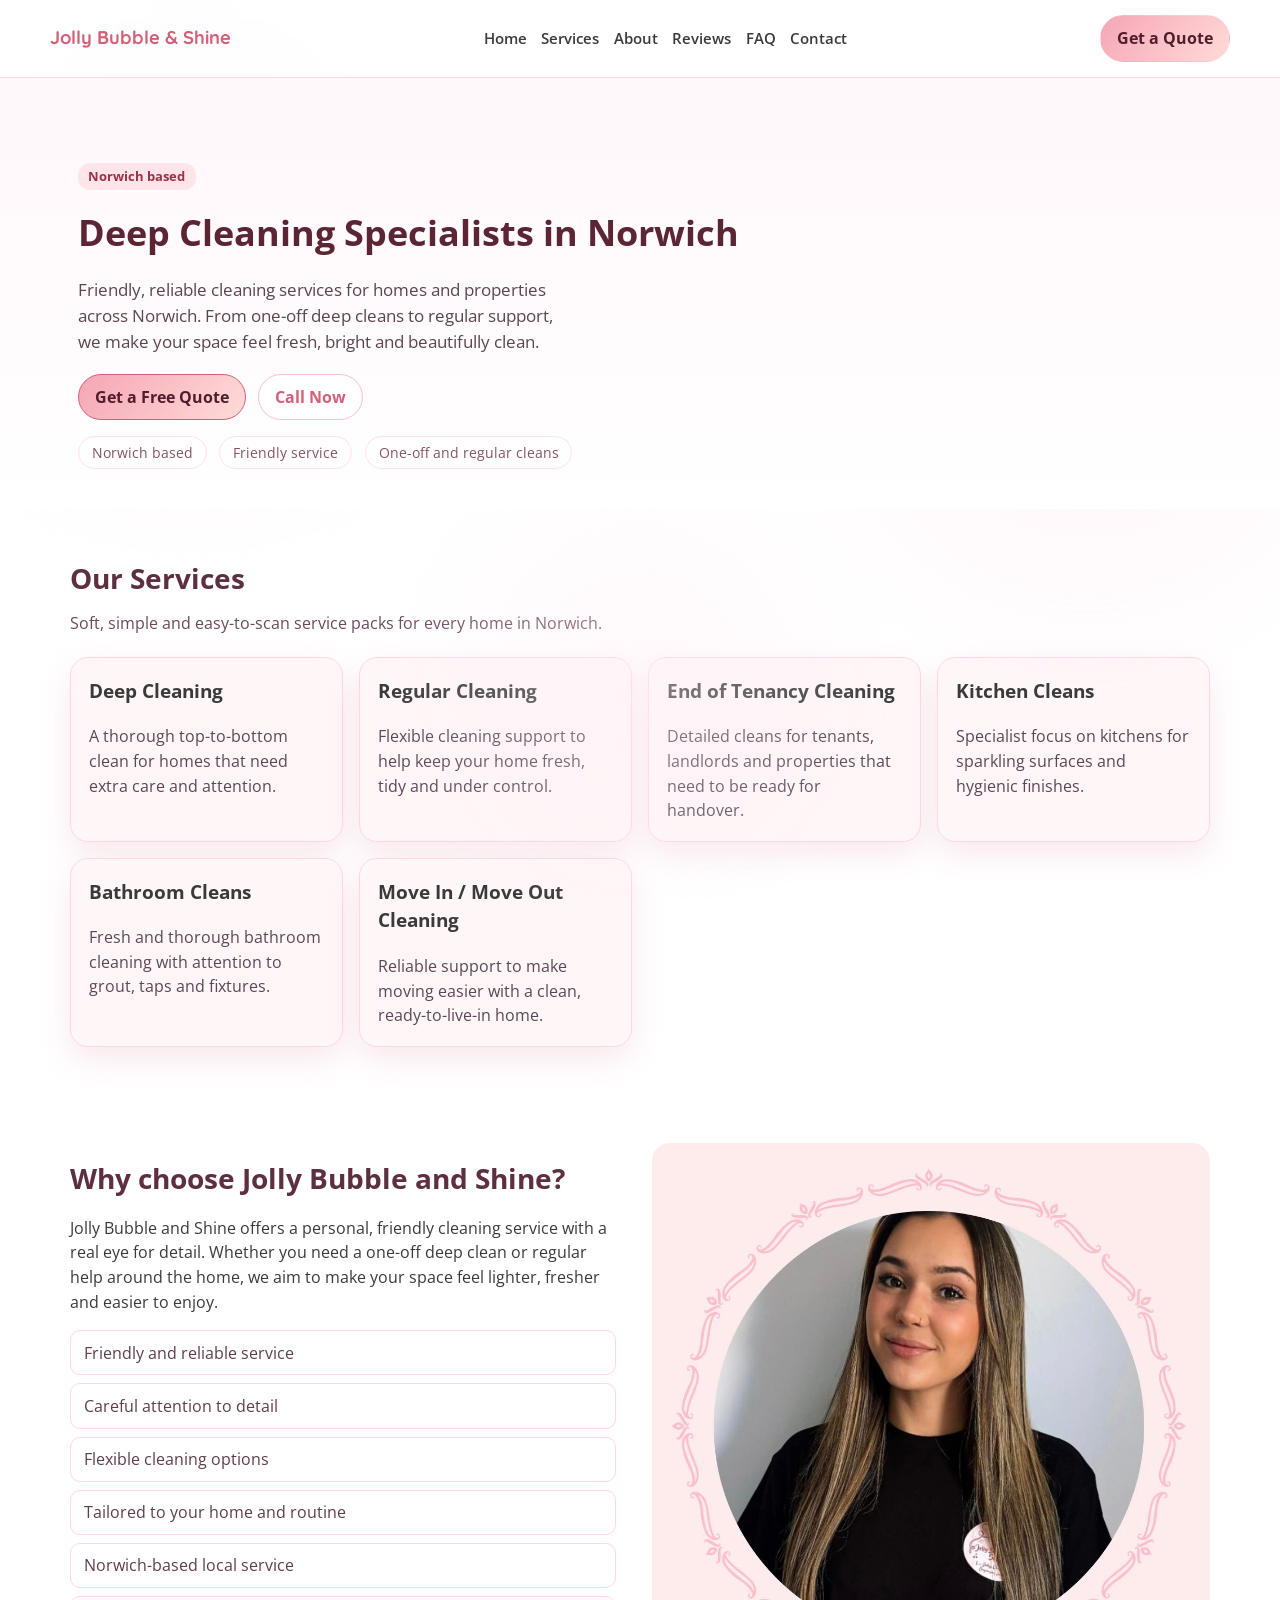
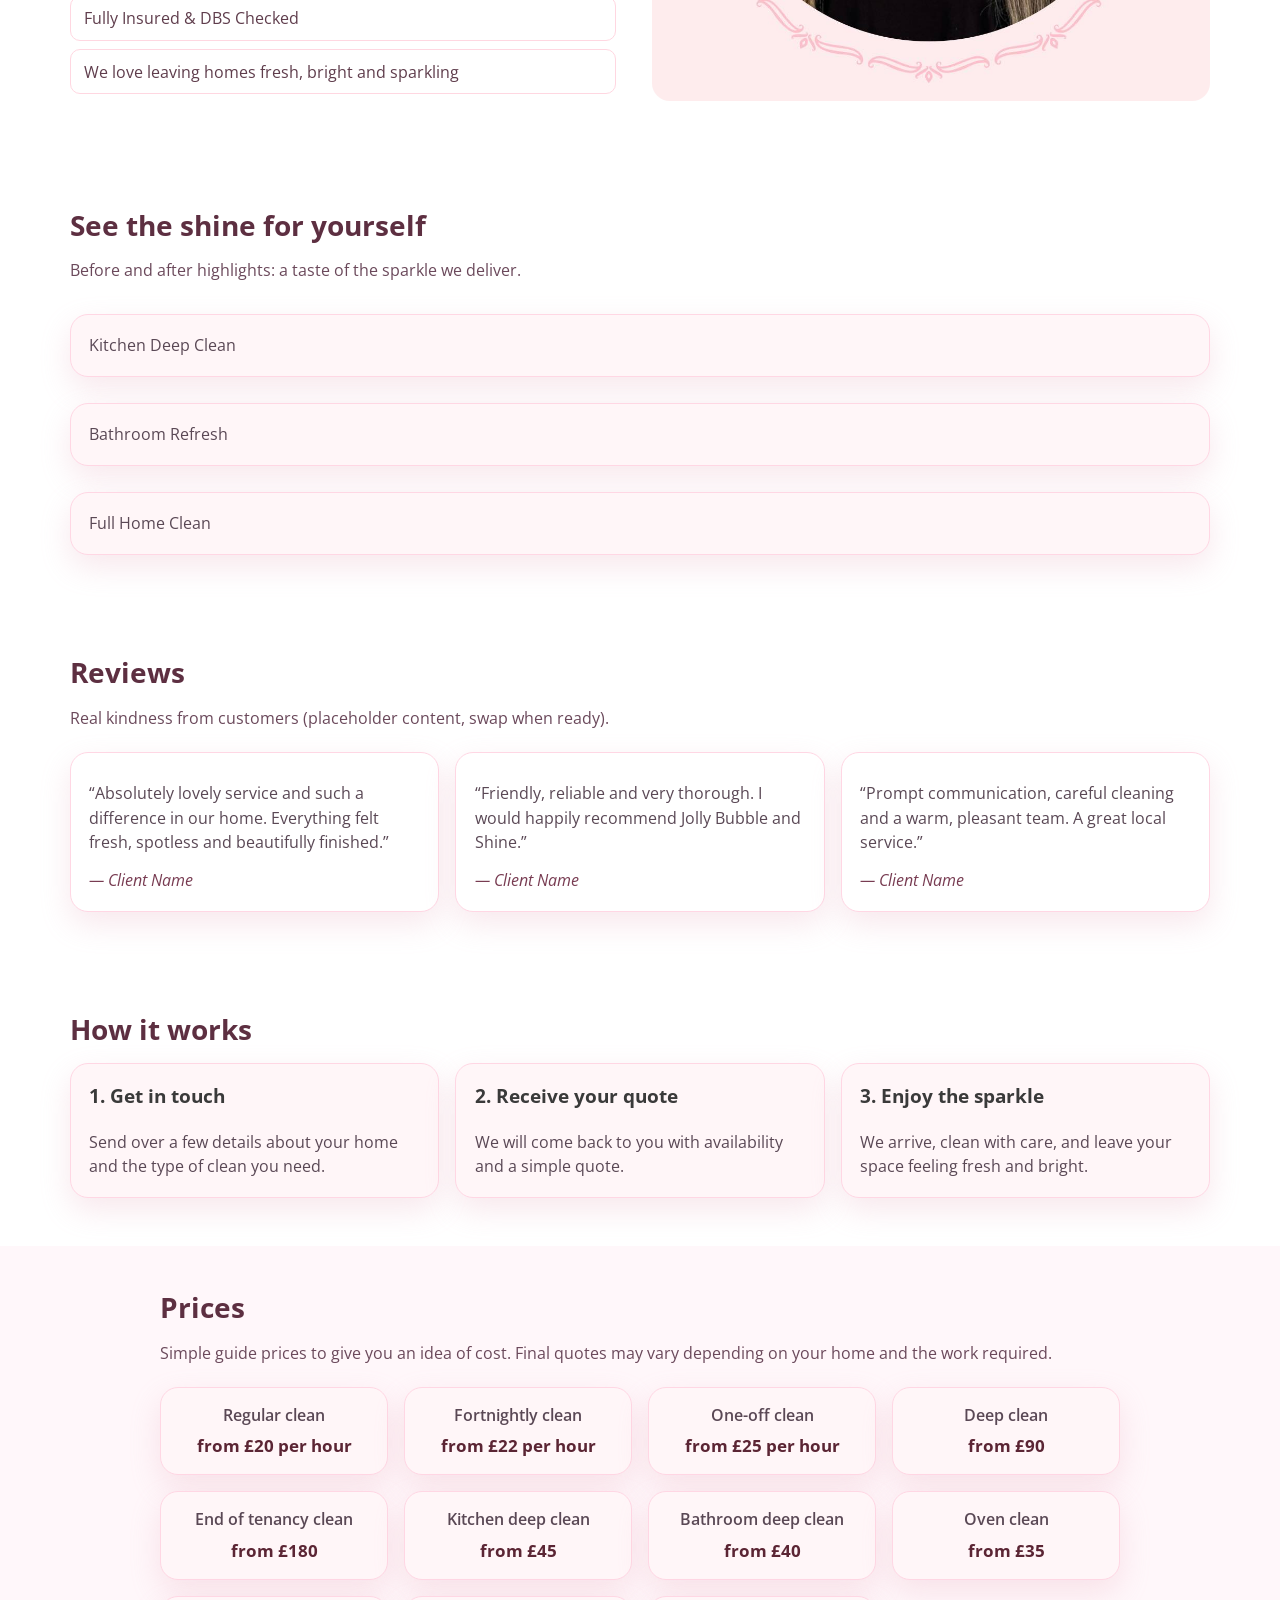
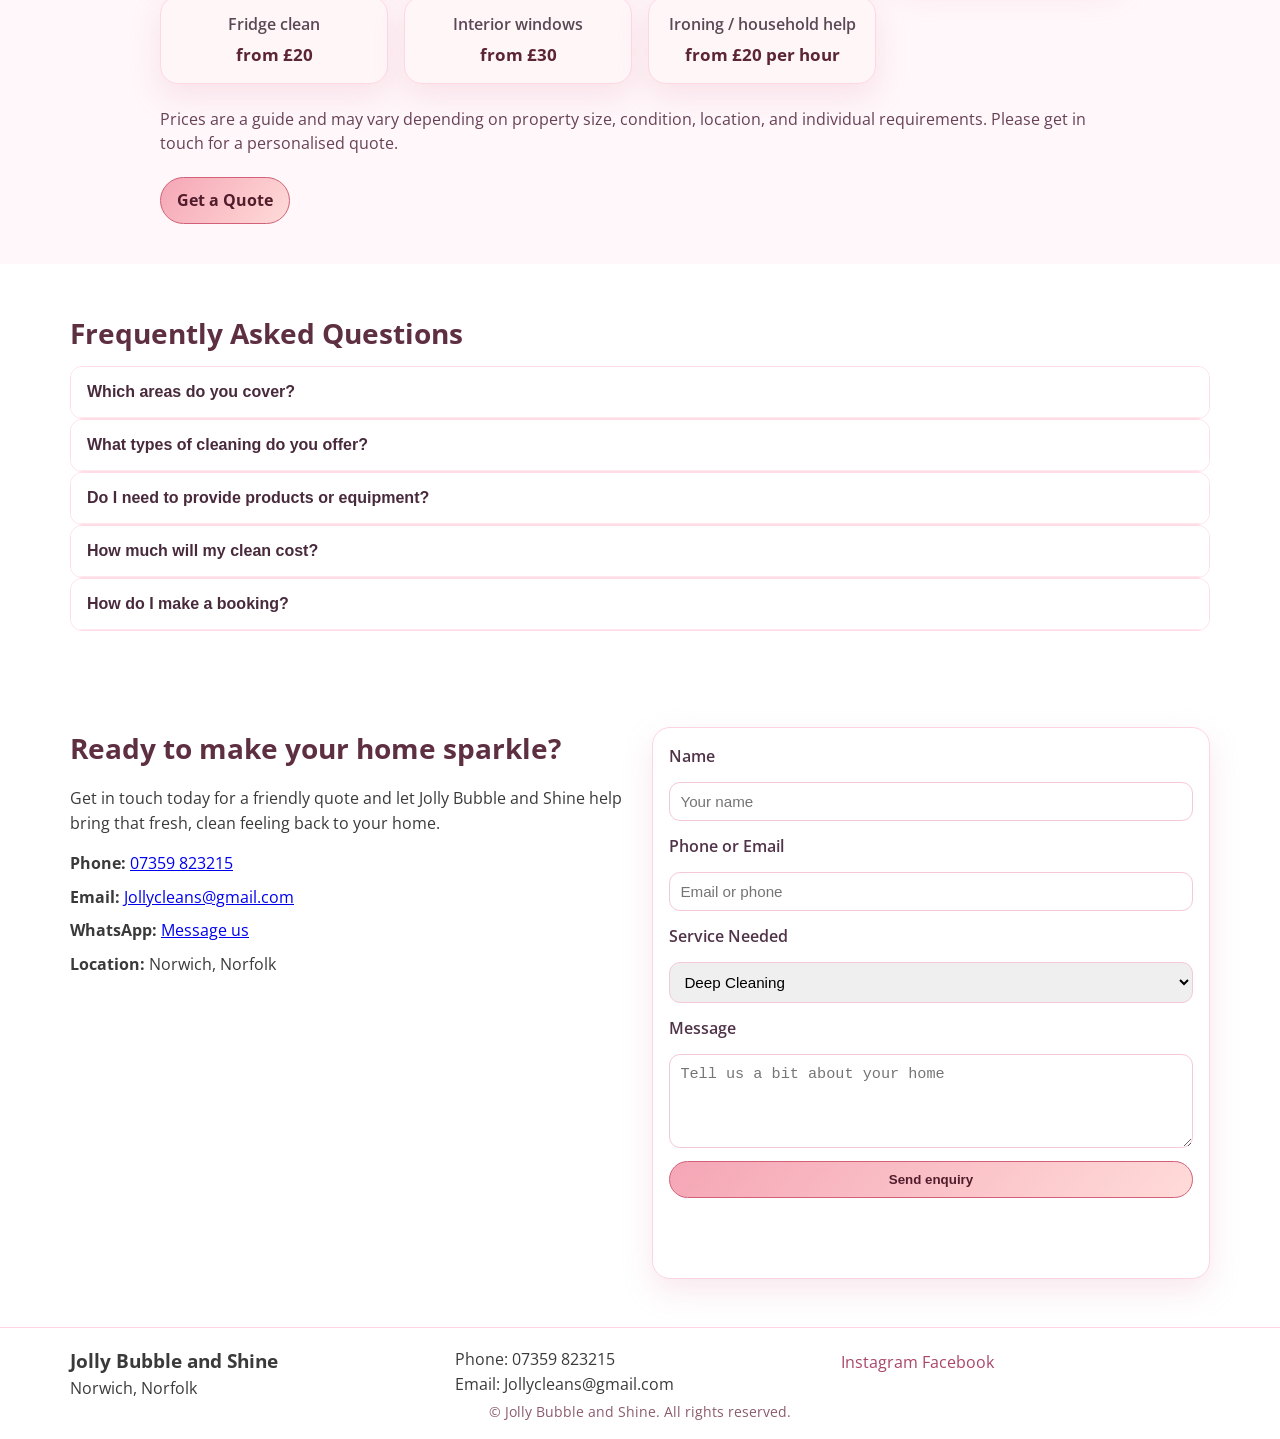
==== index.html @ 46b3dbe4 "Update website" ====
<!DOCTYPE html>
<html lang="en">
<head>
  <meta charset="UTF-8" />
  <meta name="viewport" content="width=device-width, initial-scale=1.0" />
  <title>Jolly Bubble and Shine | Deep Cleaning Specialists in Norwich</title>
  <meta name="description" content="Jolly Bubble and Shine offers friendly, reliable deep cleaning and home cleaning services in Norwich. Contact us for one-off cleans, regular cleaning and more." />
  <meta name="theme-color" content="#FFE6EB" />
  <link rel="preconnect" href="https://fonts.googleapis.com" />
  <link rel="preconnect" href="https://fonts.gstatic.com" crossorigin />
  <link href="https://fonts.googleapis.com/css2?family=Quicksand:wght@400;500;600;700&family=Open+Sans:wght@400;600&display=swap" rel="stylesheet" />
  <link rel="stylesheet" href="styles.css" />
</head>
<body>
  <div class="bubble-bg"></div>
  <header class="site-header" id="site-header">
    <div class="container header-inner">
      <a href="#home" class="logo" aria-label="Jolly Bubble and Shine logo">Jolly Bubble & Shine</a>
      <button class="mobile-menu-toggle" aria-label="Toggle navigation" aria-expanded="false">☰</button>
      <nav class="site-nav" id="site-nav" aria-label="Primary">
        <a href="#home">Home</a>
        <a href="#services">Services</a>
        <a href="#about">About</a>
        <a href="#reviews">Reviews</a>
        <a href="#faq">FAQ</a>
        <a href="#contact">Contact</a>
      </nav>
      <a class="cta-btn" href="#contact">Get a Quote</a>
    </div>
  </header>

  <main>
    <section id="home" class="hero">
      <div class="container hero-grid">
        <div class="hero-content">
          <p class="label">Norwich based</p>
          <h1>Deep Cleaning Specialists in Norwich</h1>
          <p class="hero-subheading">Friendly, reliable cleaning services for homes and properties across Norwich. From one-off deep cleans to regular support, we make your space feel fresh, bright and beautifully clean.</p>
          <div class="hero-buttons">
            <a class="primary-btn" href="#contact">Get a Free Quote</a>
            <a class="secondary-btn" href="tel:+441234567890">Call Now</a>
          </div>
          <ul class="trust-line" aria-label="Service highlights">
            <li>Norwich based</li>
            <li>Friendly service</li>
            <li>One-off and regular cleans</li>
          </ul>
        </div>
      </div>
    </section>

    <section id="services" class="section services">
      <div class="container">
        <h2>Our Services</h2>
        <p class="section-intro">Soft, simple and easy-to-scan service packs for every home in Norwich.</p>
        <div class="service-grid">
          <article class="card">
            <h3>Deep Cleaning</h3>
            <p>A thorough top-to-bottom clean for homes that need extra care and attention.</p>
          </article>
          <article class="card">
            <h3>Regular Cleaning</h3>
            <p>Flexible cleaning support to help keep your home fresh, tidy and under control.</p>
          </article>
          <article class="card">
            <h3>End of Tenancy Cleaning</h3>
            <p>Detailed cleans for tenants, landlords and properties that need to be ready for handover.</p>
          </article>
          <article class="card">
            <h3>Kitchen Cleans</h3>
            <p>Specialist focus on kitchens for sparkling surfaces and hygienic finishes.</p>
          </article>
          <article class="card">
            <h3>Bathroom Cleans</h3>
            <p>Fresh and thorough bathroom cleaning with attention to grout, taps and fixtures.</p>
          </article>
          <article class="card">
            <h3>Move In / Move Out Cleaning</h3>
            <p>Reliable support to make moving easier with a clean, ready-to-live-in home.</p>
          </article>
        </div>
      </div>
    </section>

    <section id="about" class="section about">
      <div class="container about-grid">
        <div class="about-text">
          <h2>Why choose Jolly Bubble and Shine?</h2>
          <p>Jolly Bubble and Shine offers a personal, friendly cleaning service with a real eye for detail. Whether you need a one-off deep clean or regular help around the home, we aim to make your space feel lighter, fresher and easier to enjoy.</p>
          <ul class="features-list">
            <li>Friendly and reliable service</li>
            <li>Careful attention to detail</li>
            <li>Flexible cleaning options</li>
            <li>Tailored to your home and routine</li>
            <li>Norwich-based local service</li>
            <li>Fully Insured & DBS Checked</li>
            <li>We love leaving homes fresh, bright and sparkling</li>
          </ul>
        </div>
        <div class="about-image" aria-hidden="true">
          <img src="Images/Profile Image.jpg" alt="Liv - Jolly Bubble and Shine Team Member" />
        </div>
      </div>
    </section>

    <section id="gallery" class="section gallery">
      <div class="container">
        <h2>See the shine for yourself</h2>
        <p class="section-intro">Before and after highlights: a taste of the sparkle we deliver.</p>
        <div class="gallery-grid">
          <div class="gallery-card">Kitchen Deep Clean</div>
          <div class="gallery-card">Bathroom Refresh</div>
          <div class="gallery-card">Full Home Clean</div>
        </div>
      </div>
    </section>

    <section id="reviews" class="section reviews">
      <div class="container">
        <h2>Reviews</h2>
        <p class="section-intro">Real kindness from customers (placeholder content, swap when ready).</p>
        <div class="review-grid">
          <article class="review-card">
            <p>“Absolutely lovely service and such a difference in our home. Everything felt fresh, spotless and beautifully finished.”</p>
            <footer>— Client Name</footer>
          </article>
          <article class="review-card">
            <p>“Friendly, reliable and very thorough. I would happily recommend Jolly Bubble and Shine.”</p>
            <footer>— Client Name</footer>
          </article>
          <article class="review-card">
            <p>“Prompt communication, careful cleaning and a warm, pleasant team. A great local service.”</p>
            <footer>— Client Name</footer>
          </article>
        </div>
      </div>
    </section>

    <section id="how-it-works" class="section how-it-works">
      <div class="container">
        <h2>How it works</h2>
        <div class="step-grid">
          <article class="step-card">
            <h3>1. Get in touch</h3>
            <p>Send over a few details about your home and the type of clean you need.</p>
          </article>
          <article class="step-card">
            <h3>2. Receive your quote</h3>
            <p>We will come back to you with availability and a simple quote.</p>
          </article>
          <article class="step-card">
            <h3>3. Enjoy the sparkle</h3>
            <p>We arrive, clean with care, and leave your space feeling fresh and bright.</p>
          </article>
        </div>
      </div>
    </section>

    <section id="prices" class="section prices">
      <div class="container">
        <h2>Prices</h2>
        <p class="section-intro">Simple guide prices to give you an idea of cost. Final quotes may vary depending on your home and the work required.</p>

        <div class="prices-grid">
          <div class="price-item"><span>Regular clean</span><strong>from £20 per hour</strong></div>
          <div class="price-item"><span>Fortnightly clean</span><strong>from £22 per hour</strong></div>
          <div class="price-item"><span>One-off clean</span><strong>from £25 per hour</strong></div>
          <div class="price-item"><span>Deep clean</span><strong>from £90</strong></div>
          <div class="price-item"><span>End of tenancy clean</span><strong>from £180</strong></div>
          <div class="price-item"><span>Kitchen deep clean</span><strong>from £45</strong></div>
          <div class="price-item"><span>Bathroom deep clean</span><strong>from £40</strong></div>
          <div class="price-item"><span>Oven clean</span><strong>from £35</strong></div>
          <div class="price-item"><span>Fridge clean</span><strong>from £20</strong></div>
          <div class="price-item"><span>Interior windows</span><strong>from £30</strong></div>
          <div class="price-item"><span>Ironing / household help</span><strong>from £20 per hour</strong></div>
        </div>

        <p class="prices-note">Prices are a guide and may vary depending on property size, condition, location, and individual requirements. Please get in touch for a personalised quote.</p>

        <a href="#contact" class="btn btn-primary">Get a Quote</a>
      </div>
    </section>

    <section id="faq" class="section faq">
      <div class="container">
        <h2>Frequently Asked Questions</h2>
        <div class="accordion" id="faq-accordion">

          <div class="accordion-item">
            <button class="accordion-trigger" aria-expanded="false">
              Which areas do you cover?
            </button>
            <div class="accordion-panel">
              We are based in Norwich and cover selected surrounding areas. Contact us with your postcode and we can confirm availability.
            </div>
          </div>

          <div class="accordion-item">
            <button class="accordion-trigger" aria-expanded="false">
              What types of cleaning do you offer?
            </button>
            <div class="accordion-panel">
              We offer regular cleaning and one-off deep cleans, depending on what your home needs and current availability.
            </div>
          </div>

          <div class="accordion-item">
            <button class="accordion-trigger" aria-expanded="false">
              Do I need to provide products or equipment?
            </button>
            <div class="accordion-panel">
              This can be agreed when booking. If you have preferred products or specific requirements, these can be discussed in advance.
            </div>
          </div>

          <div class="accordion-item">
            <button class="accordion-trigger" aria-expanded="false">
              How much will my clean cost?
            </button>
            <div class="accordion-panel">
              Every home is different, so prices are based on the size of the property, the level of cleaning needed, and the time required. Contact us for a personalised quote.
            </div>
          </div>

          <div class="accordion-item">
            <button class="accordion-trigger" aria-expanded="false">
              How do I make a booking?
            </button>
            <div class="accordion-panel">
              You can book by getting in touch by phone, message, or through the contact form. We will reply as soon as possible to arrange the details.
            </div>
          </div>

        </div>
      </div>
    </section>

    <section id="contact" class="section contact">
      <div class="container contact-grid">
        <div class="contact-info">
          <h2>Ready to make your home sparkle?</h2>
          <p>Get in touch today for a friendly quote and let Jolly Bubble and Shine help bring that fresh, clean feeling back to your home.</p>
          <ul>
            <li><strong>Phone:</strong> <a href="tel:+447359823215">07359 823215</a></li>
            <li><strong>Email:</strong> <a href="mailto:Jollycleans@gmail.com">Jollycleans@gmail.com</a></li>
            <li><strong>WhatsApp:</strong> <a href="https://wa.me/447359823215">Message us</a></li>
            <li><strong>Location:</strong> Norwich, Norfolk</li>
          </ul>
        </div>
        <form class="contact-form" id="contact-form" aria-label="Contact form">
          <label for="name">Name</label>
          <input id="name" name="name" type="text" required placeholder="Your name" />

          <label for="contact">Phone or Email</label>
          <input id="contact" name="contact" type="text" inputmode="tel" autocomplete="tel" required placeholder="Email or phone" />

          <label for="service">Service Needed</label>
          <select id="service" name="service" required>
            <option value="Deep Cleaning">Deep Cleaning</option>
            <option value="Regular Cleaning">Regular Cleaning</option>
            <option value="End of Tenancy Cleaning">End of Tenancy Cleaning</option>
            <option value="Kitchen Cleaning">Kitchen Cleaning</option>
            <option value="Bathroom Cleaning">Bathroom Cleaning</option>
            <option value="Move In / Move Out">Move In / Move Out</option>
          </select>

          <label for="message">Message</label>
          <textarea id="message" name="message" rows="4" placeholder="Tell us a bit about your home"></textarea>

          <button type="submit" class="primary-btn">Send enquiry</button>
          <p id="form-success" class="form-success" aria-live="polite"></p>
        </form>
      </div>
    </section>
  </main>

  <footer class="footer">
    <div class="container footer-grid">
      <div>
        <h3>Jolly Bubble and Shine</h3>
        <p>Norwich, Norfolk</p>
      </div>
      <div>
        <p>Phone: 07359 823215</p>
        <p>Email: Jollycleans@gmail.com</p>
      </div>
      <div class="social-links">
        <a href="https://www.instagram.com/jolly.bubbleandshine" aria-label="Instagram">Instagram</a>
        <a href="https://www.facebook.com/people/Jolly-Bubble-and-Shine/61581744665888/" aria-label="Facebook">Facebook</a>
      </div>
    </div>
    <p class="copyright">© Jolly Bubble and Shine. All rights reserved.</p>
  </footer>

  <script src="script.js"></script>
</body>
</html>
---- styles.css ----
:root {
  --bg: #fff;
  --surface: #fff;
  --surface-soft: #fff6f8;
  --surface-muted: #ffe6eb;
  --text: #3a3a3a;
  --text-strong: #2a2a2a;
  --brand: #f5a6b6;
  --brand-dark: #d16078;
  --border: #ffd7e4;
  --shadow: 0 12px 30px rgba(227, 157, 178, 0.24);
  --radius: 18px;
  --radius-sm: 12px;
  --space: 1.1rem;
}

* {
  box-sizing: border-box;
}

body {
  margin: 0;
  font-family: 'Open Sans', 'Quicksand', system-ui, -apple-system, sans-serif;
  color: var(--text);
  background: var(--bg);
  line-height: 1.54;
}

.container {
  max-width: 1180px;
  padding: 0 1.25rem;
  margin: 0 auto;
}

.site-header {
  position: sticky;
  top: 0;
  z-index: 999;
  background: rgba(255, 255, 255, 0.88);
  backdrop-filter: blur(8px);
  border-bottom: 1px solid rgba(244, 197, 208, 0.6);
}

.header-inner {
  display: flex;
  align-items: center;
  justify-content: space-between;
  gap: 0.75rem;
  padding: 0.95rem 0;
}

.logo {
  font-family: 'Quicksand', 'Segoe UI', sans-serif;
  font-weight: 700;
  font-size: 1.15rem;
  color: var(--brand-dark);
  text-decoration: none;
}

.site-nav {
  display: flex;
  align-items: center;
  gap: 0.9rem;
}

.site-nav a {
  color: var(--text);
  text-decoration: none;
  font-weight: 600;
  font-size: 0.95rem;
}

.site-nav a:hover,
.site-nav a:focus {
  color: var(--brand-dark);
  outline: none;
}

a.cta-btn,
.primary-btn,
.secondary-btn {
  border-radius: 999px;
  padding: 0.62rem 1rem;
  display: inline-flex;
  align-items: center;
  justify-content: center;
  gap: 0.35rem;
  font-weight: 700;
  text-decoration: none;
  border: 1px solid transparent;
  transition: all 0.22s ease;
}

.cta-btn,
.primary-btn {
  background: linear-gradient(130deg, var(--brand), #ffdbd8);
  color: #511d2c;
  border-color: var(--brand-dark);
}

.cta-btn:hover,
.primary-btn:hover {
  transform: translateY(-1px);
  box-shadow: var(--shadow);
}

.secondary-btn {
  background: #fff;
  color: var(--brand-dark);
  border-color: #f8c1cd;
}

.secondary-btn:hover {
  background: var(--surface-soft);
}

.mobile-menu-toggle {
  display: none;
  border: 1px solid #ffcee0;
  border-radius: 10px;
  background: #fff;
  color: var(--brand-dark);
  padding: 0.45rem 0.65rem;
}

.hero {
  position: relative;
  padding: 4rem 0 2rem;
  background: linear-gradient(180deg, #fff7fa 0%, #fff 100%);
  overflow: hidden;
}

.bubble-bg {
  pointer-events: none;
  position: absolute;
  inset: 0;
  background-image: radial-gradient(circle at 15% 20%, rgba(251, 218, 228, 0.55) 0%, transparent 30%),
    radial-gradient(circle at 85% 40%, rgba(255, 226, 235, 0.6) 0%, transparent 28%),
    radial-gradient(circle at 50% 75%, rgba(255, 240, 245, 0.6) 0%, transparent 28%);
  opacity: 0.65;
}

.hero-grid {
  display: grid;
  gap: 2rem;
  align-items: center;
}

.hero-content {
  padding: 0.5rem;
  position: relative;
  z-index: 1;
}

.label {
  display: inline-block;
  background: #ffe5ea;
  color: #a02f4a;
  font-weight: 700;
  border-radius: 12px;
  padding: 0.25rem 0.65rem;
  margin-bottom: 0.9rem;
  font-size: 0.8rem;
}

.hero h1 {
  margin: 0 0 1rem;
  font-size: clamp(1.6rem, 5vw, 2.25rem);
  color: #5b2534;
}

.hero-subheading {
  font-size: 1.05rem;
  max-width: 48ch;
  margin-bottom: 1.2rem;
  color: #5a4550;
}

.hero-buttons {
  display: flex;
  flex-wrap: wrap;
  gap: 0.75rem;
  margin-bottom: 1rem;
}

.trust-line {
  display: flex;
  gap: 0.8rem;
  list-style: none;
  padding: 0;
  margin: 0;
  flex-wrap: wrap;
  color: #865463;
}

.trust-line li {
  background: #fff;
  border: 1px solid #ffe1ea;
  border-radius: 999px;
  padding: 0.3rem 0.8rem;
  font-size: 0.86rem;
}

.section {
  padding: 3rem 0;
}

.section h2 {
  font-size: 1.75rem;
  margin: 0 0 0.7rem;
  color: #5d2f41;
}

.section-intro {
  margin: 0 0 1.35rem;
  color: #6b495b;
}

.services .service-grid,
.review-grid,
.gallery-grid,
.step-grid {
  display: grid;
  gap: 1rem;
}

.service-grid {
  grid-template-columns: repeat(auto-fit, minmax(235px, 1fr));
}

.card,
.review-card,
.step-card,
.gallery-card {
  background: var(--surface-soft);
  border: 1px solid var(--border);
  box-shadow: var(--shadow);
  border-radius: var(--radius);
  padding: 1.15rem;
}

.card h3,
.step-card h3 {
  margin-top: 0;
}

.card p,
.step-card p,
.review-card p,
.gallery-card {
  margin: 0.6rem 0 0;
  color: #5a4855;
}

.about-grid,
.contact-grid {
  display: grid;
  gap: 1.5rem;
}

.about-grid {
  grid-template-columns: 1fr minmax(220px, 1fr);
  align-items: center;
}

.about-text {
  padding-right: 0.75rem;
}

.features-list {
  list-style: none;
  margin: 1rem 0 0;
  padding: 0;
  display: grid;
  gap: 0.5rem;
}

.features-list li {
  background: #fff;
  border: 1px solid #ffd7e1;
  border-radius: 10px;
  padding: 0.58rem 0.8rem;
  color: #5f3d4c;
}

.about-image img {
  max-width: 100%;
  max-height: 100%;
  object-fit: cover;
  border-radius: var(--radius);
}

.review-grid {
  grid-template-columns: repeat(auto-fit,minmax(220px,1fr));
}

.review-card {
  background: #fff;
}

.review-card footer {
  margin-top: 0.85rem;
  font-style: italic;
  color: #783c52;
}

.how-it-works .step-grid {
  grid-template-columns: repeat(auto-fit,minmax(200px,1fr));
}

.accordion-item {
  border-radius: var(--radius-sm);
  border: 1px solid #ffdce6;
  overflow: hidden;
  background: #fff;
}

.accordion-trigger {
  width: 100%;
  border: none;
  background: #fff;
  color: #482a3c;
  text-align: left;
  padding: 1rem;
  font-weight: 600;
  font-size: 1rem;
  cursor: pointer;
  border-bottom: 1px solid #ffe9ee;
}

.accordion-trigger:hover,
.accordion-trigger:focus {
  background: #fff7fb;
  outline: none;
}

.accordion-panel {
  max-height: 0;
  opacity: 0;
  overflow: hidden;
  transition: max-height 0.25s ease, opacity 0.2s ease;
  padding: 0 1rem;
}

.accordion-panel.open {
  max-height: 210px;
  opacity: 1;
  padding: 0.9rem 1rem 1rem;
}

.contact-grid {
  grid-template-columns: 1fr minmax(300px, 1fr);
  align-items: start;
}

.contact-info h2 {
  margin-top: 0;
}

.contact-info ul {
  padding: 0;
  list-style: none;
  margin: 0.8rem 0 0;
}

.contact-info li {
  margin-bottom: 0.55rem;
}

.prices {
  padding: 2.5rem 0;
  background: #fff7fa;
}

.prices .container {
  max-width: 1000px;
}

.prices-grid {
  display: grid;
  grid-template-columns: repeat(auto-fit, minmax(210px, 1fr));
  gap: 1rem;
  margin: 1.3rem 0 1.4rem;
}

.price-item {
  background: var(--surface-soft);
  border: 1px solid var(--border);
  box-shadow: var(--shadow);
  border-radius: var(--radius);
  padding: 0.95rem 0.95rem;
  text-align: center;
}

.price-item span {
  display: block;
  color: #5a4855;
  font-weight: 600;
  margin-bottom: 0.35rem;
}

.price-item strong {
  font-size: 1.05rem;
  color: #5b2534;
}

.prices-note {
  margin: 0.9rem 0 1.35rem;
  color: #674155;
}

.btn,
.btn-primary {
  display: inline-block;
  padding: 0.62rem 1rem;
  border-radius: 999px;
  font-weight: 700;
  text-decoration: none;
  border: 1px solid transparent;
}

.btn-primary {
  background: linear-gradient(130deg, var(--brand), #ffdbd8);
  color: #511d2c;
  border-color: var(--brand-dark);
}

.btn-primary:hover {
  transform: translateY(-1px);
  box-shadow: var(--shadow);
}

.contact-form {
  background: #fff;
  border: 1px solid #ffd4e1;
  border-radius: var(--radius);
  box-shadow: var(--shadow);
  padding: 1rem;
  display: grid;
  gap: 0.8rem;
}

.contact-form label {
  font-weight: 600;
  color: #503348;
}

.contact-form input,
.contact-form select,
.contact-form textarea {
  border: 1px solid #f5c9d7;
  border-radius: 11px;
  padding: 0.65rem;
  font-size: 0.95rem;
}

.contact-form input:focus,
.contact-form select:focus,
.contact-form textarea:focus {
  outline: 2px solid #ffa7b8;
  outline-offset: 1px;
}

.form-success {
  color: #267a3e;
  font-weight: 600;
  min-height: 1.2rem;
}

.footer {
  background: #fff;
  border-top: 1px solid #ffd6e2;
  padding: 1.2rem 0 1rem;
}

.footer-grid {
  display: grid;
  grid-template-columns: repeat(auto-fit,minmax(170px,1fr));
  gap: 1rem;
  align-items: start;
}

.social-links a {
  color: #a94669;
  display: inline-block;
  margin-top: 0.2rem;
  text-decoration: none;
}

.footer p,
.footer h3 {
  margin: 0;
}

.copyright {
  color: #8b5b6d;
  text-align: center;
  margin-top: 0.85rem;
  font-size: 0.9rem;
}

@media (max-width: 980px) {
  .about-grid,
  .contact-grid {
    grid-template-columns: 1fr;
  }

  .hero-grid {
    grid-template-columns: 1fr;
  }

  .site-nav {
    display: none;
  }

  .mobile-menu-toggle {
    display: inline-flex;
  }

  .site-header.active .site-nav {
    display: flex;
    flex-direction: column;
    position: absolute;
    top: 3.7rem;
    right: 1.2rem;
    background: rgba(255,255,255,0.96);
    border: 1px solid #f7c9d6;
    padding: 0.75rem;
    border-radius: 12px;
  }

  .site-header.active .site-nav a {
    padding: 0.35rem 0;
  }
}

@media (max-width: 767px) {
  .site-header {
    padding: 0.6rem 0;
  }

  .header-inner {
    flex-wrap: wrap;
    justify-content: space-between;
    gap: 0.45rem;
  }

  .site-nav {
    display: none;
    flex-direction: column;
    width: 100%;
    margin-top: 0.5rem;
    background: rgba(255, 255, 255, 0.98);
    border: 1px solid #f8c8d6;
    border-radius: 12px;
    padding: 0.6rem;
  }

  .site-nav a {
    padding: 0.65rem 0.5rem;
    font-size: 1rem;
    min-height: 44px;
    line-height: 1.3;
  }

  .site-header.active .site-nav {
    display: flex;
  }

  .mobile-menu-toggle {
    display: inline-flex;
  }

  .hero-grid,
  .about-grid,
  .contact-grid,
  .service-grid,
  .review-grid,
  .step-grid,
  .gallery-grid {
    grid-template-columns: 1fr;
  }

  .hero h1 {
    font-size: 1.8rem;
  }

  .hero-subheading {
    font-size: 0.98rem;
    max-width: none;
  }

  .hero-visual,
  .about-image {
    display: none;
  }

  .cta-btn,
  .primary-btn,
  .secondary-btn,
  .accordion-trigger,
  .contact-form input,
  .contact-form textarea,
  .contact-form select {
    min-height: 44px;
    font-size: 16px;
  }

  .contact-form {
    padding: 0.8rem;
  }

  .section {
    padding: 2rem 0;
  }

  .bubble-bg {
    opacity: 0.52;
  }
}

@media (max-width: 640px) {
  .hero {
    padding: 2.2rem 0 1rem;
  }

  .site-nav,
  .cta-btn {
    font-size: 0.96rem;
  }
}
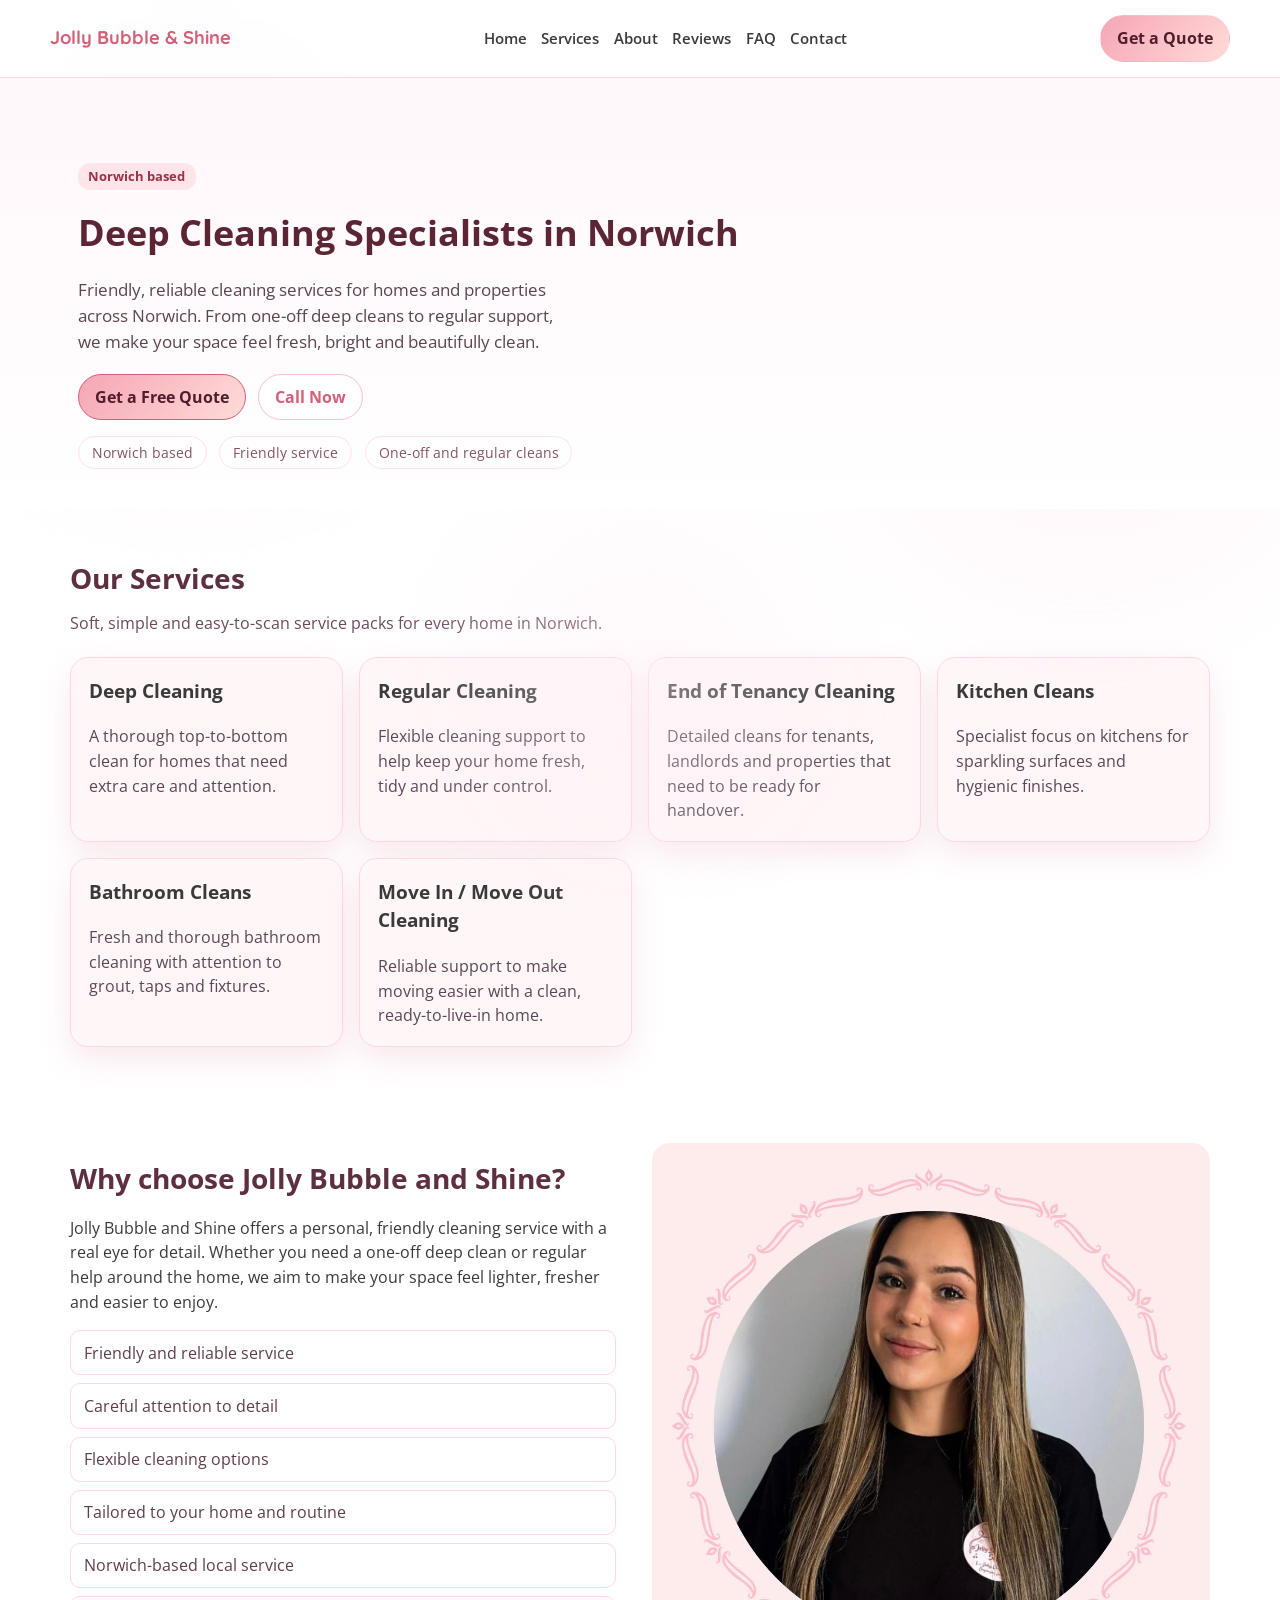
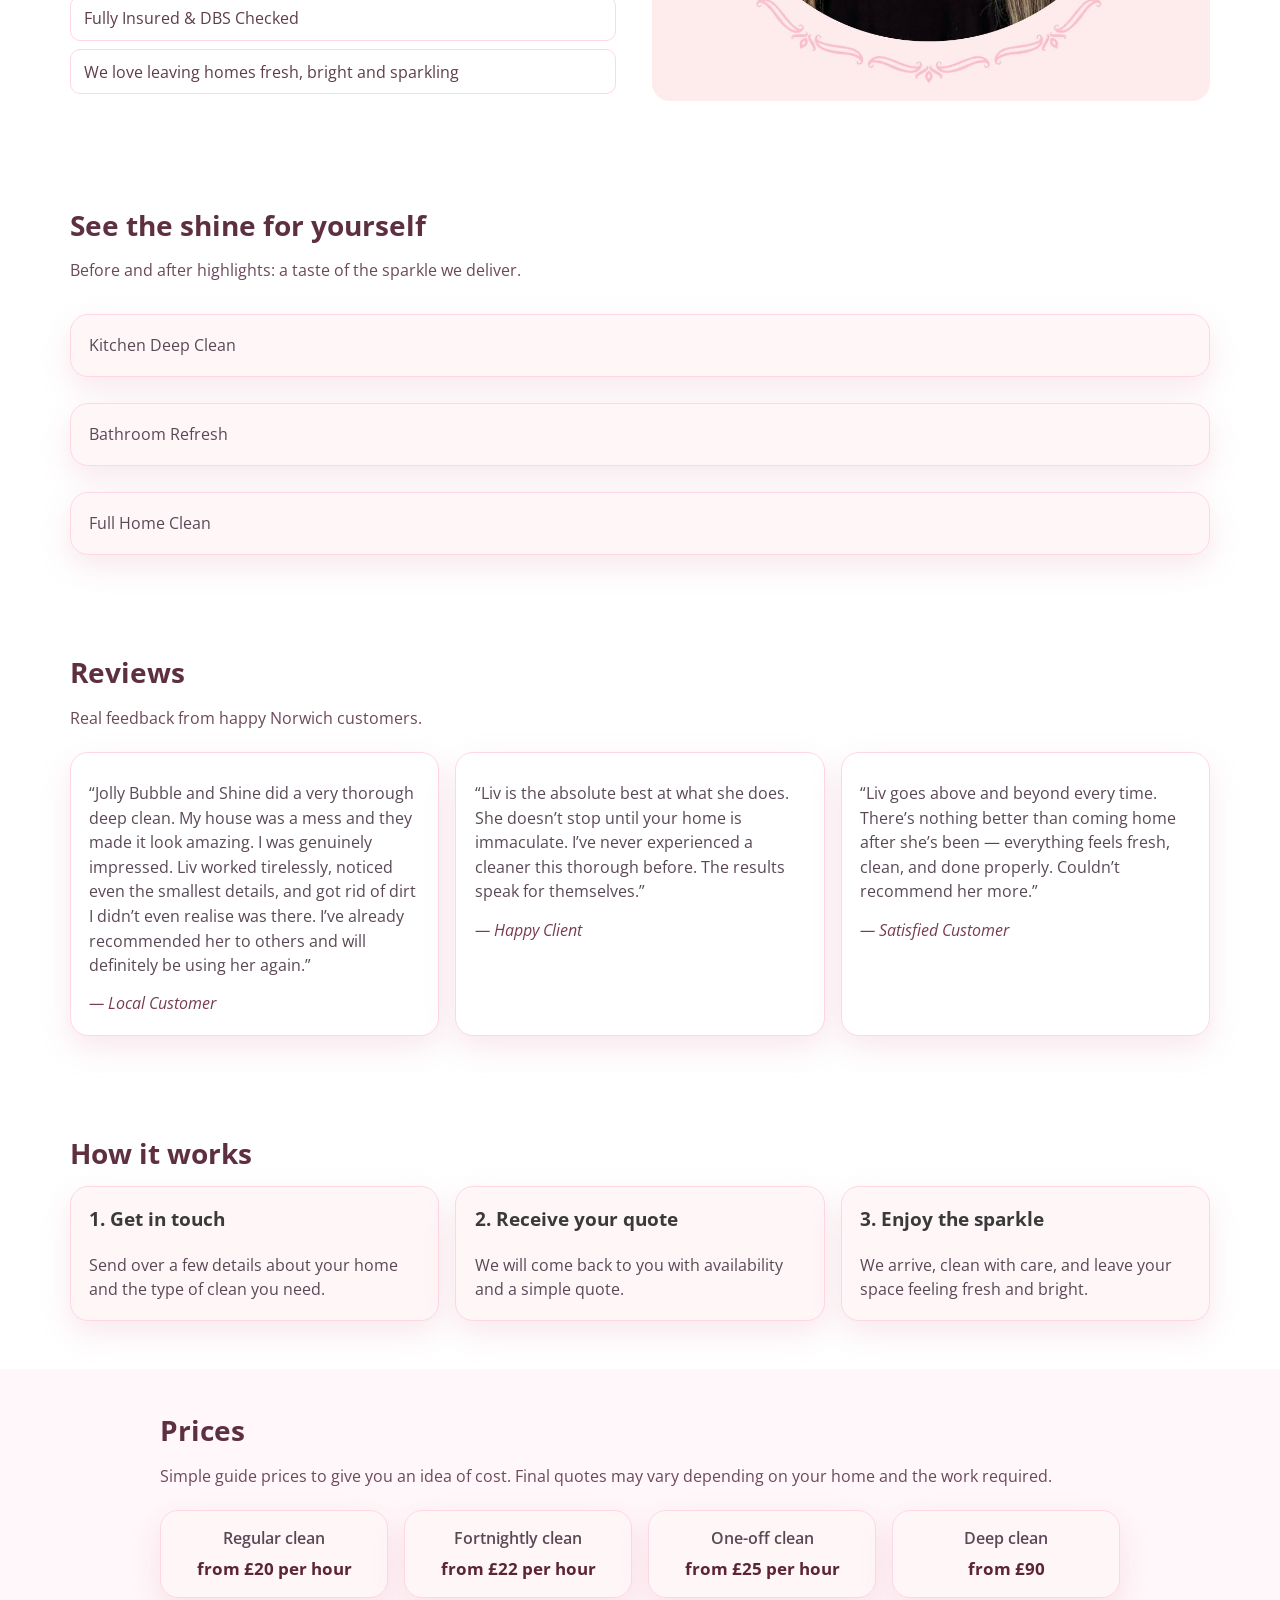
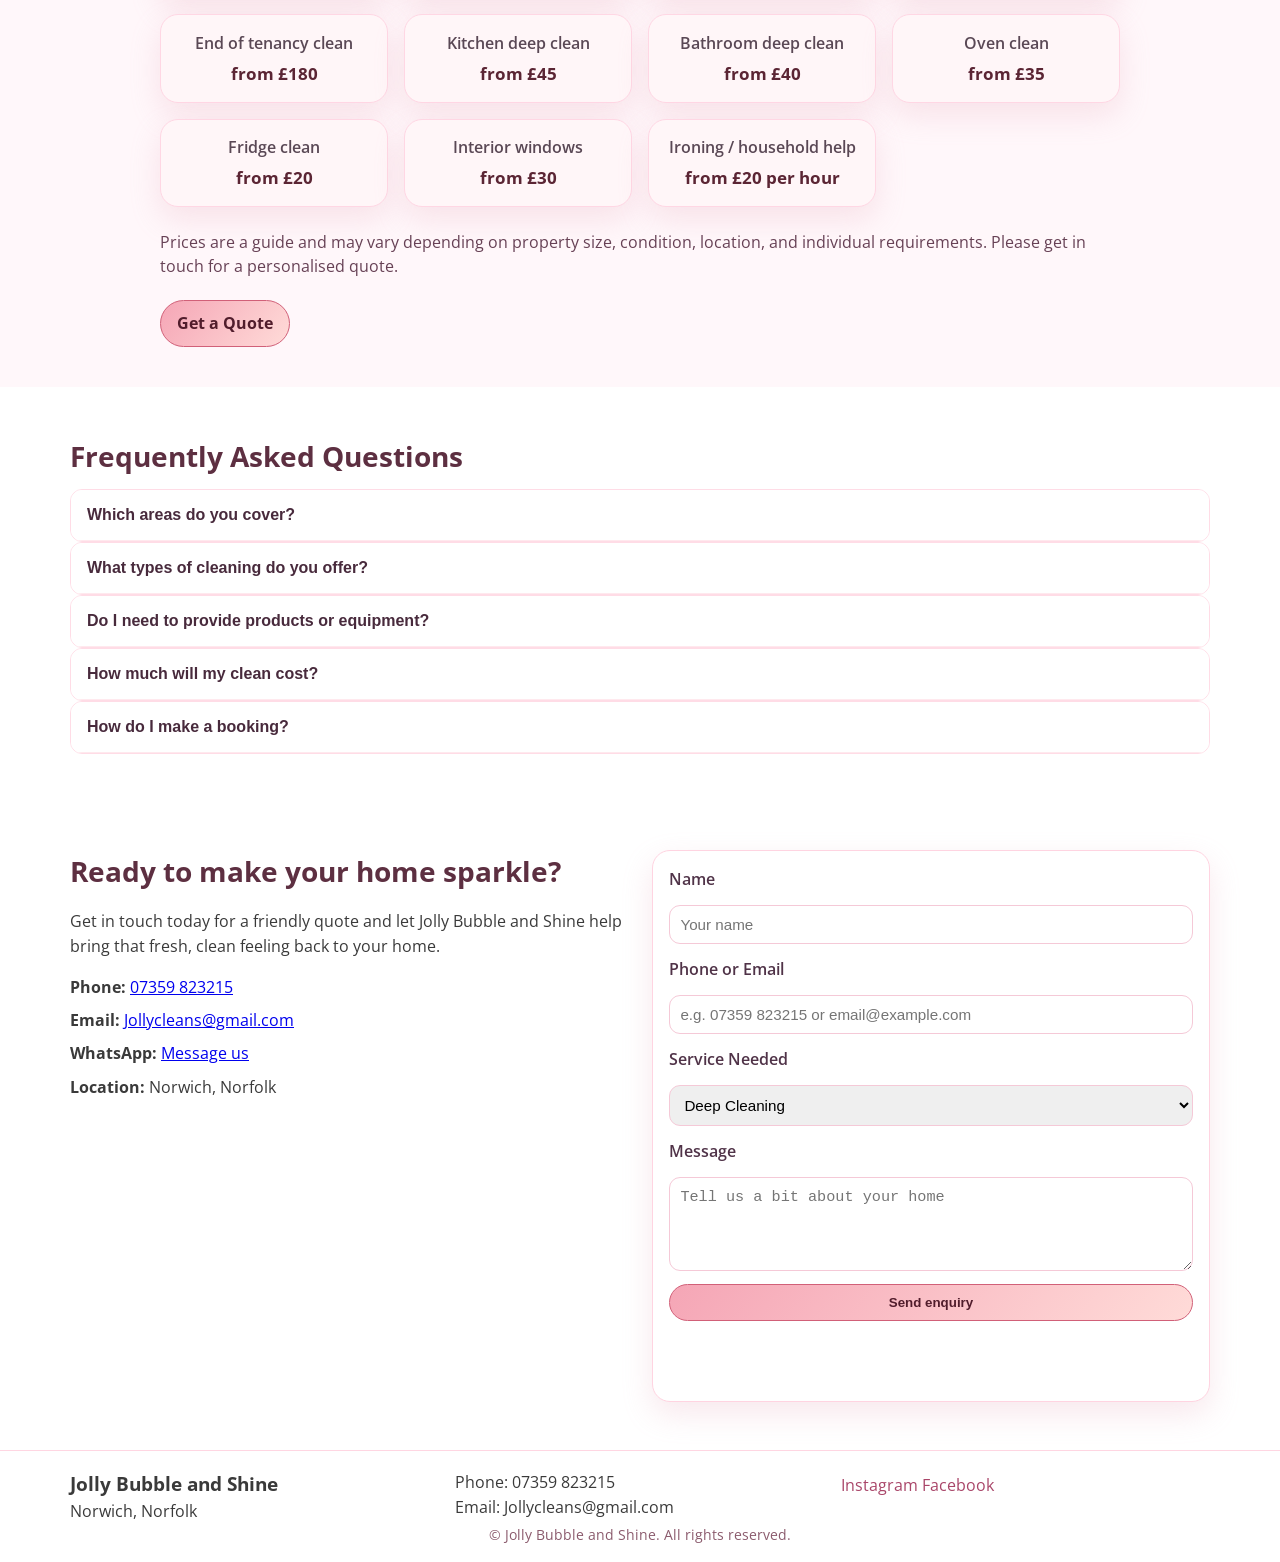
==== commit dd503b32: "Update website" ====
--- a/index.html
+++ b/index.html
@@ -6,12 +6,43 @@
   <title>Jolly Bubble and Shine | Deep Cleaning Specialists in Norwich</title>
   <meta name="description" content="Jolly Bubble and Shine offers friendly, reliable deep cleaning and home cleaning services in Norwich. Contact us for one-off cleans, regular cleaning and more." />
   <meta name="theme-color" content="#FFE6EB" />
+  <meta property="og:type" content="website" />
+  <meta property="og:title" content="Jolly Bubble and Shine | Deep Cleaning Specialists in Norwich" />
+  <meta property="og:description" content="Friendly, reliable cleaning services in Norwich: deep clean, regular clean, end of tenancy and more." />
+  <meta property="og:url" content="https://example.com" />
+  <meta property="og:image" content="https://example.com/images/og-image.jpg" />
+  <meta name="twitter:card" content="summary_large_image" />
+  <meta name="twitter:title" content="Jolly Bubble and Shine | Deep Cleaning in Norwich" />
+  <meta name="twitter:description" content="Friendly, reliable cleaning services for homes and properties across Norwich." />
+  <meta name="twitter:image" content="https://example.com/images/twitter-image.jpg" />
   <link rel="preconnect" href="https://fonts.googleapis.com" />
   <link rel="preconnect" href="https://fonts.gstatic.com" crossorigin />
   <link href="https://fonts.googleapis.com/css2?family=Quicksand:wght@400;500;600;700&family=Open+Sans:wght@400;600&display=swap" rel="stylesheet" />
   <link rel="stylesheet" href="styles.css" />
+  <script type="application/ld+json">
+  {
+    "@context": "https://schema.org",
+    "@type": "LocalBusiness",
+    "name": "Jolly Bubble and Shine",
+    "image": "https://example.com/images/og-image.jpg",
+    "telephone": "+447359823215",
+    "email": "Jollycleans@gmail.com",
+    "address": {
+      "@type": "PostalAddress",
+      "addressLocality": "Norwich",
+      "addressRegion": "Norfolk",
+      "addressCountry": "GB"
+    },
+    "url": "https://example.com",
+    "sameAs": [
+      "https://www.instagram.com/jolly.bubbleandshine",
+      "https://www.facebook.com/people/Jolly-Bubble-and-Shine/61581744665888/"
+    ]
+  }
+  </script>
 </head>
 <body>
+  <a href="#main-content" class="skip-link">Skip to content</a>
   <div class="bubble-bg"></div>
   <header class="site-header" id="site-header">
     <div class="container header-inner">
@@ -29,7 +60,7 @@
     </div>
   </header>
 
-  <main>
+  <main id="main-content">
     <section id="home" class="hero">
       <div class="container hero-grid">
         <div class="hero-content">
@@ -98,7 +129,7 @@
           </ul>
         </div>
         <div class="about-image" aria-hidden="true">
-          <img src="Images/Profile Image.jpg" alt="Liv - Jolly Bubble and Shine Team Member" />
+          <img src="Images/Profile Image.jpg" alt="Liv - Jolly Bubble and Shine Team Member" loading="lazy" />
         </div>
       </div>
     </section>
@@ -118,19 +149,19 @@
     <section id="reviews" class="section reviews">
       <div class="container">
         <h2>Reviews</h2>
-        <p class="section-intro">Real kindness from customers (placeholder content, swap when ready).</p>
+        <p class="section-intro">Real feedback from happy Norwich customers.</p>
         <div class="review-grid">
           <article class="review-card">
-            <p>“Absolutely lovely service and such a difference in our home. Everything felt fresh, spotless and beautifully finished.”</p>
-            <footer>— Client Name</footer>
+            <p>“Jolly Bubble and Shine did a very thorough deep clean. My house was a mess and they made it look amazing. I was genuinely impressed. Liv worked tirelessly, noticed even the smallest details, and got rid of dirt I didn’t even realise was there. I’ve already recommended her to others and will definitely be using her again.”</p>
+            <footer>— Local Customer</footer>
           </article>
           <article class="review-card">
-            <p>“Friendly, reliable and very thorough. I would happily recommend Jolly Bubble and Shine.”</p>
-            <footer>— Client Name</footer>
+            <p>“Liv is the absolute best at what she does. She doesn’t stop until your home is immaculate. I’ve never experienced a cleaner this thorough before. The results speak for themselves.”</p>
+            <footer>— Happy Client</footer>
           </article>
           <article class="review-card">
-            <p>“Prompt communication, careful cleaning and a warm, pleasant team. A great local service.”</p>
-            <footer>— Client Name</footer>
+            <p>“Liv goes above and beyond every time. There’s nothing better than coming home after she’s been — everything feels fresh, clean, and done properly. Couldn’t recommend her more.”</p>
+            <footer>— Satisfied Customer</footer>
           </article>
         </div>
       </div>
@@ -252,7 +283,7 @@
           <input id="name" name="name" type="text" required placeholder="Your name" />
 
           <label for="contact">Phone or Email</label>
-          <input id="contact" name="contact" type="text" inputmode="tel" autocomplete="tel" required placeholder="Email or phone" />
+          <input id="contact" name="contact" type="text" inputmode="tel" autocomplete="tel" required placeholder="e.g. 07359 823215 or email@example.com" pattern=".{5,}" title="Enter your phone number or email address" />
 
           <label for="service">Service Needed</label>
           <select id="service" name="service" required>
@@ -285,13 +316,13 @@
         <p>Email: Jollycleans@gmail.com</p>
       </div>
       <div class="social-links">
-        <a href="https://www.instagram.com/jolly.bubbleandshine" aria-label="Instagram">Instagram</a>
-        <a href="https://www.facebook.com/people/Jolly-Bubble-and-Shine/61581744665888/" aria-label="Facebook">Facebook</a>
+        <a href="https://www.instagram.com/jolly.bubbleandshine" aria-label="Instagram" target="_blank" rel="noopener">Instagram</a>
+        <a href="https://www.facebook.com/people/Jolly-Bubble-and-Shine/61581744665888/" aria-label="Facebook" target="_blank" rel="noopener">Facebook</a>
       </div>
     </div>
     <p class="copyright">© Jolly Bubble and Shine. All rights reserved.</p>
   </footer>
 
-  <script src="script.js"></script>
+  <script src="script.js" defer></script>
 </body>
 </html>
--- a/styles.css
+++ b/styles.css
@@ -18,12 +18,38 @@
   box-sizing: border-box;
 }
 
+html {
+  scroll-behavior: smooth;
+}
+
 body {
   margin: 0;
   font-family: 'Open Sans', 'Quicksand', system-ui, -apple-system, sans-serif;
   color: var(--text);
   background: var(--bg);
   line-height: 1.54;
+}
+
+.skip-link {
+  position: absolute;
+  left: -999px;
+  top: 0;
+  background: #fff;
+  color: #5a2f40;
+  padding: 0.6rem 0.9rem;
+  border: 1px solid #ffd7e4;
+  border-radius: 12px;
+  z-index: 2000;
+  transition: left 0.2s ease;
+}
+
+.skip-link:focus-visible {
+  left: 0.7rem;
+}
+
+:focus-visible {
+  outline: 2px solid #ff89a3;
+  outline-offset: 2px;
 }
 
 .container {
@@ -123,6 +149,53 @@
   padding: 0.45rem 0.65rem;
 }
 
+.site-header.active .site-nav {
+  display: flex;
+  opacity: 1;
+  visibility: visible;
+  transform: translateY(0);
+}
+
+@media (max-width: 860px) {
+  .mobile-menu-toggle {
+    display: inline-flex;
+  }
+
+  .site-nav {
+    position: absolute;
+    right: 1.25rem;
+    top: 100%;
+    background: var(--surface);
+    flex-direction: column;
+    align-items: flex-start;
+    gap: 0;
+    border: 1px solid var(--border);
+    border-radius: 12px;
+    padding: 0.75rem;
+    transform: translateY(-10px);
+    opacity: 0;
+    visibility: hidden;
+    transition: all 0.18s ease;
+    z-index: 998;
+    min-width: 200px;
+  }
+
+  .site-nav a {
+    display: block;
+    width: 100%;
+    padding: 0.5rem 0.65rem;
+  }
+
+  .cta-btn {
+    display: none;
+  }
+
+  .header-inner {
+    flex-wrap: wrap;
+    justify-content: space-between;
+  }
+}
+
 .hero {
   position: relative;
   padding: 4rem 0 2rem;
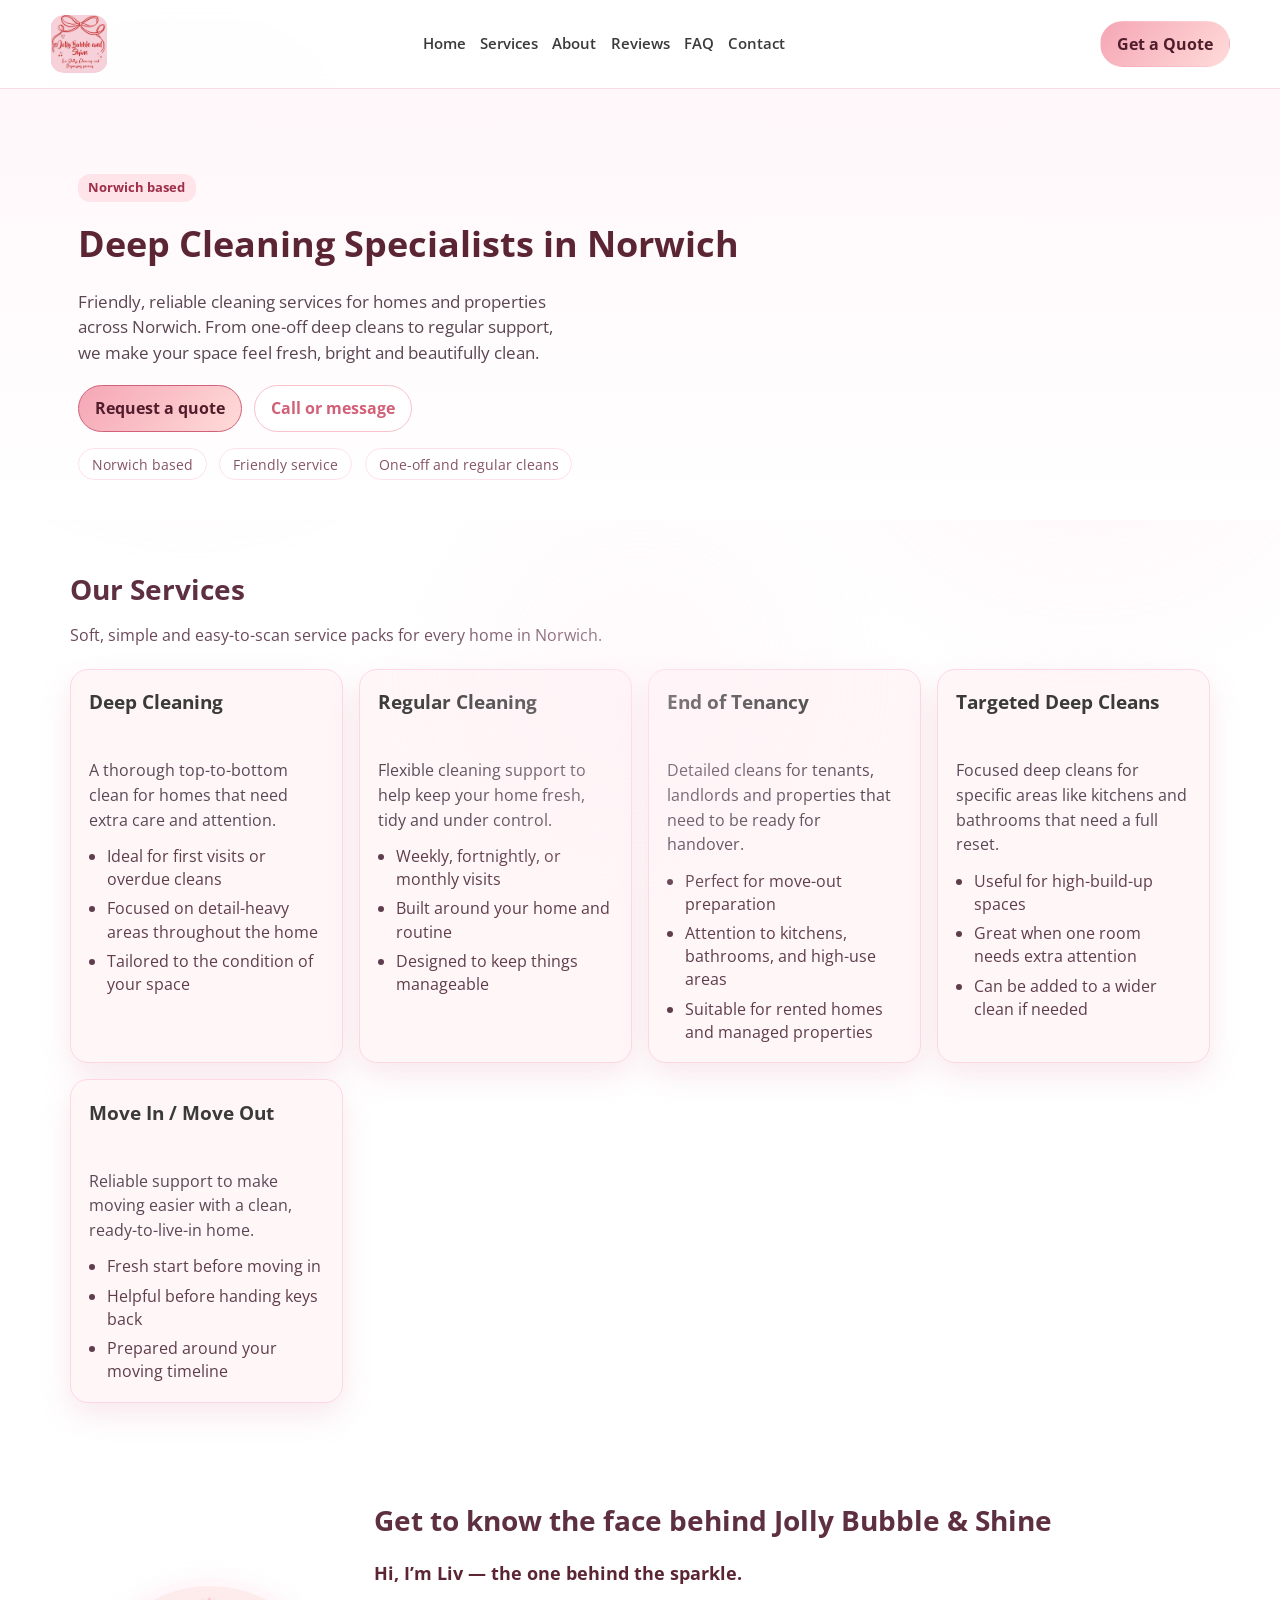
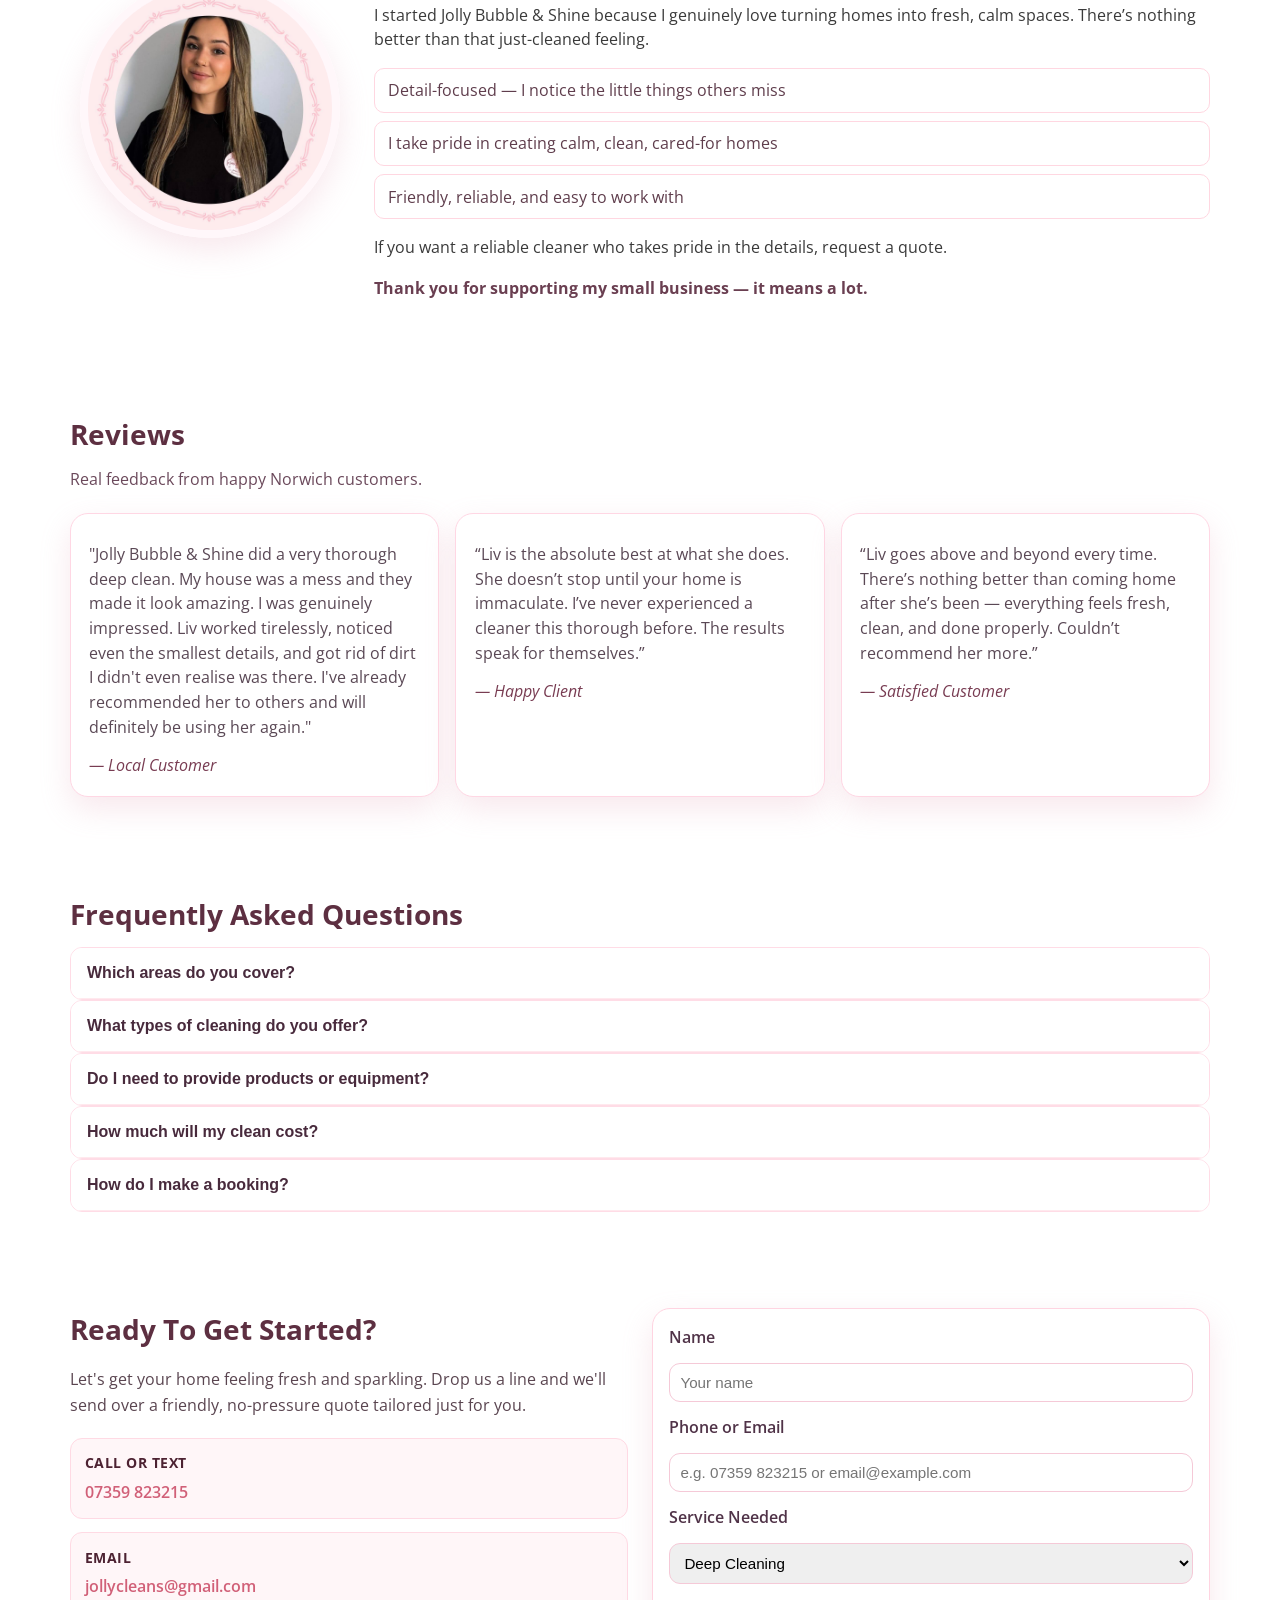
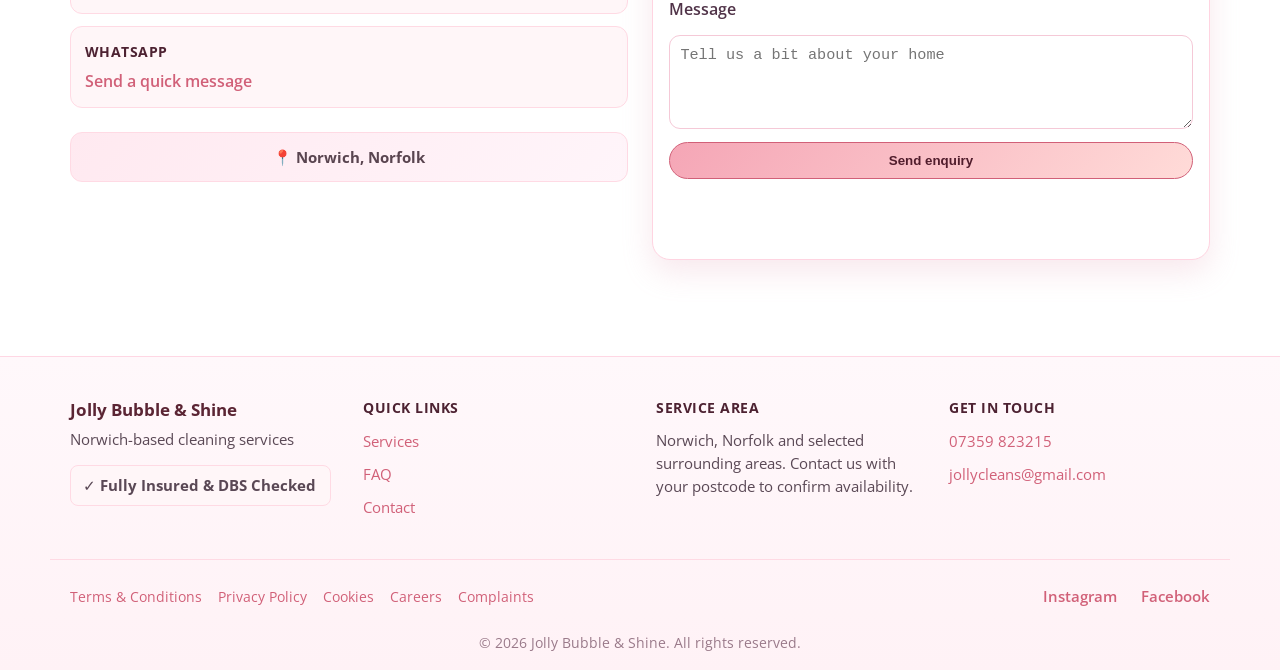
==== commit ffe8fc46: "Update website" ====
--- a/index.html
+++ b/index.html
@@ -15,6 +15,7 @@
   <meta name="twitter:title" content="Jolly Bubble and Shine | Deep Cleaning in Norwich" />
   <meta name="twitter:description" content="Friendly, reliable cleaning services for homes and properties across Norwich." />
   <meta name="twitter:image" content="https://example.com/images/twitter-image.jpg" />
+  <link rel="canonical" href="https://example.com/" />
   <link rel="preconnect" href="https://fonts.googleapis.com" />
   <link rel="preconnect" href="https://fonts.gstatic.com" crossorigin />
   <link href="https://fonts.googleapis.com/css2?family=Quicksand:wght@400;500;600;700&family=Open+Sans:wght@400;600&display=swap" rel="stylesheet" />
@@ -22,21 +23,91 @@
   <script type="application/ld+json">
   {
     "@context": "https://schema.org",
-    "@type": "LocalBusiness",
-    "name": "Jolly Bubble and Shine",
-    "image": "https://example.com/images/og-image.jpg",
-    "telephone": "+447359823215",
-    "email": "Jollycleans@gmail.com",
-    "address": {
-      "@type": "PostalAddress",
-      "addressLocality": "Norwich",
-      "addressRegion": "Norfolk",
-      "addressCountry": "GB"
-    },
-    "url": "https://example.com",
-    "sameAs": [
-      "https://www.instagram.com/jolly.bubbleandshine",
-      "https://www.facebook.com/people/Jolly-Bubble-and-Shine/61581744665888/"
+    "@graph": [
+      {
+        "@type": "LocalBusiness",
+        "name": "Jolly Bubble and Shine",
+        "image": "https://example.com/images/og-image.jpg",
+        "telephone": "+447359823215",
+        "email": "jollycleans@gmail.com",
+        "address": {
+          "@type": "PostalAddress",
+          "addressLocality": "Norwich",
+          "addressRegion": "Norfolk",
+          "addressCountry": "GB"
+        },
+        "url": "https://example.com",
+        "sameAs": [
+          "https://www.instagram.com/jolly.bubbleandshine",
+          "https://www.facebook.com/people/Jolly-Bubble-and-Shine/61581744665888/"
+        ],
+        "priceRange": "££",
+        "areaServed": "Norwich, Norfolk",
+        "openingHours": "Mo-Fr 08:00-18:00",
+        "hasMap": "https://www.google.com/maps/place/Norwich",
+        "aggregateRating": {
+          "@type": "AggregateRating",
+          "ratingValue": "4.9",
+          "reviewCount": "320"
+        },
+        "review": [
+          {
+            "@type": "Review",
+            "author": "Local Customer",
+            "reviewBody": "Jolly Bubble and Shine did a very thorough deep clean. My house was a mess and they made it look amazing. I was genuinely impressed. Liv worked tirelessly, noticed even the smallest details, and got rid of dirt I didn’t even realise was there. I’ve already recommended her to others and will definitely be using her again.",
+            "reviewRating": {
+              "@type": "Rating",
+              "ratingValue": "5"
+            }
+          },
+          {
+            "@type": "Review",
+            "author": "Happy Client",
+            "reviewBody": "Liv is the absolute best at what she does. She doesn’t stop until your home is immaculate. I’ve never experienced a cleaner this thorough before. The results speak for themselves.",
+            "reviewRating": {
+              "@type": "Rating",
+              "ratingValue": "5"
+            }
+          },
+          {
+            "@type": "Review",
+            "author": "Satisfied Customer",
+            "reviewBody": "Liv goes above and beyond every time. There’s nothing better than coming home after she’s been — everything feels fresh, clean, and done properly. Couldn’t recommend her more.",
+            "reviewRating": {
+              "@type": "Rating",
+              "ratingValue": "5"
+            }
+          }
+        ]
+      },
+      {
+        "@type": "BreadcrumbList",
+        "itemListElement": [
+          {"@type": "ListItem", "position": 1, "name": "Home", "item": "https://example.com/"},
+          {"@type": "ListItem", "position": 2, "name": "Services", "item": "https://example.com/#services"},
+          {"@type": "ListItem", "position": 3, "name": "Contact", "item": "https://example.com/#contact"}
+        ]
+      },
+      {
+        "@type": "FAQPage",
+        "mainEntity": [
+          {
+            "@type": "Question",
+            "name": "Which areas do you cover?",
+            "acceptedAnswer": {"@type": "Answer", "text": "We are based in Norwich and cover selected surrounding areas. Contact us with your postcode and we can confirm availability."}
+          },
+          {
+            "@type": "Question",
+            "name": "What types of cleaning do you offer?",
+            "acceptedAnswer": {"@type": "Answer", "text": "We offer Deep Cleaning, Regular Cleaning, End of Tenancy, Move In / Move Out, and Targeted Deep Cleans for areas like kitchens and bathrooms."}
+          },
+          {
+            "@type": "Question",
+            "name": "Do I need to provide products or equipment?",
+            "acceptedAnswer": {"@type": "Answer", "text": "This can be agreed when booking. If you have preferred products or specific requirements, these can be discussed in advance."}
+          }
+        ]
+      }
     ]
   }
   </script>
@@ -46,7 +117,9 @@
   <div class="bubble-bg"></div>
   <header class="site-header" id="site-header">
     <div class="container header-inner">
-      <a href="#home" class="logo" aria-label="Jolly Bubble and Shine logo">Jolly Bubble & Shine</a>
+      <a href="#home" class="logo" aria-label="Jolly Bubble and Shine home">
+        <img src="Images/Logo.jpg" alt="Jolly Bubble and Shine" loading="eager" />
+      </a>
       <button class="mobile-menu-toggle" aria-label="Toggle navigation" aria-expanded="false">☰</button>
       <nav class="site-nav" id="site-nav" aria-label="Primary">
         <a href="#home">Home</a>
@@ -68,8 +141,8 @@
           <h1>Deep Cleaning Specialists in Norwich</h1>
           <p class="hero-subheading">Friendly, reliable cleaning services for homes and properties across Norwich. From one-off deep cleans to regular support, we make your space feel fresh, bright and beautifully clean.</p>
           <div class="hero-buttons">
-            <a class="primary-btn" href="#contact">Get a Free Quote</a>
-            <a class="secondary-btn" href="tel:+441234567890">Call Now</a>
+            <a class="primary-btn" href="#contact">Request a quote</a>
+            <a class="secondary-btn" href="tel:+441234567890">Call or message</a>
           </div>
           <ul class="trust-line" aria-label="Service highlights">
             <li>Norwich based</li>
@@ -85,29 +158,50 @@
         <h2>Our Services</h2>
         <p class="section-intro">Soft, simple and easy-to-scan service packs for every home in Norwich.</p>
         <div class="service-grid">
-          <article class="card">
+          <article class="card service-card">
             <h3>Deep Cleaning</h3>
             <p>A thorough top-to-bottom clean for homes that need extra care and attention.</p>
-          </article>
-          <article class="card">
+            <ul class="service-points">
+              <li>Ideal for first visits or overdue cleans</li>
+              <li>Focused on detail-heavy areas throughout the home</li>
+              <li>Tailored to the condition of your space</li>
+            </ul>
+          </article>
+          <article class="card service-card">
             <h3>Regular Cleaning</h3>
             <p>Flexible cleaning support to help keep your home fresh, tidy and under control.</p>
-          </article>
-          <article class="card">
-            <h3>End of Tenancy Cleaning</h3>
+            <ul class="service-points">
+              <li>Weekly, fortnightly, or monthly visits</li>
+              <li>Built around your home and routine</li>
+              <li>Designed to keep things manageable</li>
+            </ul>
+          </article>
+          <article class="card service-card">
+            <h3>End of Tenancy</h3>
             <p>Detailed cleans for tenants, landlords and properties that need to be ready for handover.</p>
-          </article>
-          <article class="card">
-            <h3>Kitchen Cleans</h3>
-            <p>Specialist focus on kitchens for sparkling surfaces and hygienic finishes.</p>
-          </article>
-          <article class="card">
-            <h3>Bathroom Cleans</h3>
-            <p>Fresh and thorough bathroom cleaning with attention to grout, taps and fixtures.</p>
-          </article>
-          <article class="card">
-            <h3>Move In / Move Out Cleaning</h3>
+            <ul class="service-points">
+              <li>Perfect for move-out preparation</li>
+              <li>Attention to kitchens, bathrooms, and high-use areas</li>
+              <li>Suitable for rented homes and managed properties</li>
+            </ul>
+          </article>
+          <article class="card service-card">
+            <h3>Targeted Deep Cleans</h3>
+            <p>Focused deep cleans for specific areas like kitchens and bathrooms that need a full reset.</p>
+            <ul class="service-points">
+              <li>Useful for high-build-up spaces</li>
+              <li>Great when one room needs extra attention</li>
+              <li>Can be added to a wider clean if needed</li>
+            </ul>
+          </article>
+          <article class="card service-card">
+            <h3>Move In / Move Out</h3>
             <p>Reliable support to make moving easier with a clean, ready-to-live-in home.</p>
+            <ul class="service-points">
+              <li>Fresh start before moving in</li>
+              <li>Helpful before handing keys back</li>
+              <li>Prepared around your moving timeline</li>
+            </ul>
           </article>
         </div>
       </div>
@@ -115,33 +209,21 @@
 
     <section id="about" class="section about">
       <div class="container about-grid">
+        <div class="about-image">
+          <img src="Images/Profile Image.jpg" alt="Liv from Jolly Bubble & Shine" loading="lazy" />
+        </div>
+
         <div class="about-text">
-          <h2>Why choose Jolly Bubble and Shine?</h2>
-          <p>Jolly Bubble and Shine offers a personal, friendly cleaning service with a real eye for detail. Whether you need a one-off deep clean or regular help around the home, we aim to make your space feel lighter, fresher and easier to enjoy.</p>
+          <h2>Get to know the face behind Jolly Bubble & Shine</h2>
+          <p class="about-intro">Hi, I’m Liv — the one behind the sparkle.</p>
+          <p>I started Jolly Bubble & Shine because I genuinely love turning homes into fresh, calm spaces. There’s nothing better than that just-cleaned feeling.</p>
           <ul class="features-list">
-            <li>Friendly and reliable service</li>
-            <li>Careful attention to detail</li>
-            <li>Flexible cleaning options</li>
-            <li>Tailored to your home and routine</li>
-            <li>Norwich-based local service</li>
-            <li>Fully Insured & DBS Checked</li>
-            <li>We love leaving homes fresh, bright and sparkling</li>
+            <li>Detail-focused — I notice the little things others miss</li>
+            <li>I take pride in creating calm, clean, cared-for homes</li>
+            <li>Friendly, reliable, and easy to work with</li>
           </ul>
-        </div>
-        <div class="about-image" aria-hidden="true">
-          <img src="Images/Profile Image.jpg" alt="Liv - Jolly Bubble and Shine Team Member" loading="lazy" />
-        </div>
-      </div>
-    </section>
-
-    <section id="gallery" class="section gallery">
-      <div class="container">
-        <h2>See the shine for yourself</h2>
-        <p class="section-intro">Before and after highlights: a taste of the sparkle we deliver.</p>
-        <div class="gallery-grid">
-          <div class="gallery-card">Kitchen Deep Clean</div>
-          <div class="gallery-card">Bathroom Refresh</div>
-          <div class="gallery-card">Full Home Clean</div>
+          <p>If you want a reliable cleaner who takes pride in the details, request a quote.</p>
+          <p class="about-closing">Thank you for supporting my small business — it means a lot.</p>
         </div>
       </div>
     </section>
@@ -152,7 +234,7 @@
         <p class="section-intro">Real feedback from happy Norwich customers.</p>
         <div class="review-grid">
           <article class="review-card">
-            <p>“Jolly Bubble and Shine did a very thorough deep clean. My house was a mess and they made it look amazing. I was genuinely impressed. Liv worked tirelessly, noticed even the smallest details, and got rid of dirt I didn’t even realise was there. I’ve already recommended her to others and will definitely be using her again.”</p>
+            <p>"Jolly Bubble & Shine did a very thorough deep clean. My house was a mess and they made it look amazing. I was genuinely impressed. Liv worked tirelessly, noticed even the smallest details, and got rid of dirt I didn't even realise was there. I've already recommended her to others and will definitely be using her again."</p>
             <footer>— Local Customer</footer>
           </article>
           <article class="review-card">
@@ -164,51 +246,6 @@
             <footer>— Satisfied Customer</footer>
           </article>
         </div>
-      </div>
-    </section>
-
-    <section id="how-it-works" class="section how-it-works">
-      <div class="container">
-        <h2>How it works</h2>
-        <div class="step-grid">
-          <article class="step-card">
-            <h3>1. Get in touch</h3>
-            <p>Send over a few details about your home and the type of clean you need.</p>
-          </article>
-          <article class="step-card">
-            <h3>2. Receive your quote</h3>
-            <p>We will come back to you with availability and a simple quote.</p>
-          </article>
-          <article class="step-card">
-            <h3>3. Enjoy the sparkle</h3>
-            <p>We arrive, clean with care, and leave your space feeling fresh and bright.</p>
-          </article>
-        </div>
-      </div>
-    </section>
-
-    <section id="prices" class="section prices">
-      <div class="container">
-        <h2>Prices</h2>
-        <p class="section-intro">Simple guide prices to give you an idea of cost. Final quotes may vary depending on your home and the work required.</p>
-
-        <div class="prices-grid">
-          <div class="price-item"><span>Regular clean</span><strong>from £20 per hour</strong></div>
-          <div class="price-item"><span>Fortnightly clean</span><strong>from £22 per hour</strong></div>
-          <div class="price-item"><span>One-off clean</span><strong>from £25 per hour</strong></div>
-          <div class="price-item"><span>Deep clean</span><strong>from £90</strong></div>
-          <div class="price-item"><span>End of tenancy clean</span><strong>from £180</strong></div>
-          <div class="price-item"><span>Kitchen deep clean</span><strong>from £45</strong></div>
-          <div class="price-item"><span>Bathroom deep clean</span><strong>from £40</strong></div>
-          <div class="price-item"><span>Oven clean</span><strong>from £35</strong></div>
-          <div class="price-item"><span>Fridge clean</span><strong>from £20</strong></div>
-          <div class="price-item"><span>Interior windows</span><strong>from £30</strong></div>
-          <div class="price-item"><span>Ironing / household help</span><strong>from £20 per hour</strong></div>
-        </div>
-
-        <p class="prices-note">Prices are a guide and may vary depending on property size, condition, location, and individual requirements. Please get in touch for a personalised quote.</p>
-
-        <a href="#contact" class="btn btn-primary">Get a Quote</a>
       </div>
     </section>
 
@@ -231,7 +268,7 @@
               What types of cleaning do you offer?
             </button>
             <div class="accordion-panel">
-              We offer regular cleaning and one-off deep cleans, depending on what your home needs and current availability.
+              We offer Deep Cleaning, Regular Cleaning, End of Tenancy, Move In / Move Out, and Targeted Deep Cleans for areas like kitchens and bathrooms.
             </div>
           </div>
 
@@ -269,16 +306,40 @@
     <section id="contact" class="section contact">
       <div class="container contact-grid">
         <div class="contact-info">
-          <h2>Ready to make your home sparkle?</h2>
-          <p>Get in touch today for a friendly quote and let Jolly Bubble and Shine help bring that fresh, clean feeling back to your home.</p>
-          <ul>
-            <li><strong>Phone:</strong> <a href="tel:+447359823215">07359 823215</a></li>
-            <li><strong>Email:</strong> <a href="mailto:Jollycleans@gmail.com">Jollycleans@gmail.com</a></li>
-            <li><strong>WhatsApp:</strong> <a href="https://wa.me/447359823215">Message us</a></li>
-            <li><strong>Location:</strong> Norwich, Norfolk</li>
-          </ul>
-        </div>
-        <form class="contact-form" id="contact-form" aria-label="Contact form">
+          <h2>Ready To Get Started?</h2>
+          <p>Let's get your home feeling fresh and sparkling. Drop us a line and we'll send over a friendly, no-pressure quote tailored just for you.</p>
+          
+          <div class="contact-methods">
+            <div class="contact-method">
+              <h3>Call or Text</h3>
+              <a href="tel:+447359823215" class="contact-link">07359 823215</a>
+            </div>
+            
+            <div class="contact-method">
+              <h3>Email</h3>
+              <a href="mailto:jollycleans@gmail.com" class="contact-link">jollycleans@gmail.com</a>
+            </div>
+            
+            <div class="contact-method">
+              <h3>WhatsApp</h3>
+              <a href="https://wa.me/447359823215" class="contact-link" target="_blank" rel="noopener noreferrer">Send a quick message</a>
+            </div>
+          </div>
+          
+          <p class="contact-location">📍 Norwich, Norfolk</p>
+        </div>
+        <form
+          class="contact-form"
+          id="contact-form"
+          aria-label="Contact form"
+          action="https://formspree.io/f/YOUR_FORM_ID"
+          method="POST"
+          novalidate
+        >
+          <input type="hidden" name="_subject" value="Jolly Bubble & Shine enquiry" />
+          <input type="hidden" name="_captcha" value="false" />
+          <input type="hidden" name="_replyto" id="replyto-field" />
+
           <label for="name">Name</label>
           <input id="name" name="name" type="text" required placeholder="Your name" />
 
@@ -289,9 +350,8 @@
           <select id="service" name="service" required>
             <option value="Deep Cleaning">Deep Cleaning</option>
             <option value="Regular Cleaning">Regular Cleaning</option>
-            <option value="End of Tenancy Cleaning">End of Tenancy Cleaning</option>
-            <option value="Kitchen Cleaning">Kitchen Cleaning</option>
-            <option value="Bathroom Cleaning">Bathroom Cleaning</option>
+            <option value="End of Tenancy">End of Tenancy</option>
+            <option value="Targeted Deep Cleans">Targeted Deep Cleans</option>
             <option value="Move In / Move Out">Move In / Move Out</option>
           </select>
 
@@ -307,20 +367,54 @@
 
   <footer class="footer">
     <div class="container footer-grid">
-      <div>
-        <h3>Jolly Bubble and Shine</h3>
-        <p>Norwich, Norfolk</p>
-      </div>
-      <div>
-        <p>Phone: 07359 823215</p>
-        <p>Email: Jollycleans@gmail.com</p>
-      </div>
-      <div class="social-links">
+      <div class="footer-col">
+        <h3>Jolly Bubble & Shine</h3>
+        <p class="footer-tagline">Norwich-based cleaning services</p>
+        <p class="trust-badge">✓ Fully Insured & DBS Checked</p>
+      </div>
+      
+      <div class="footer-col">
+        <h4>Quick Links</h4>
+        <ul class="footer-links">
+          <li><a href="#services">Services</a></li>
+          <li><a href="#faq">FAQ</a></li>
+          <li><a href="#contact">Contact</a></li>
+        </ul>
+      </div>
+      
+      <div class="footer-col">
+        <h4>Service Area</h4>
+        <p>Norwich, Norfolk and selected surrounding areas. Contact us with your postcode to confirm availability.</p>
+      </div>
+      
+      <div class="footer-col">
+        <h4>Get in Touch</h4>
+        <ul class="footer-contact">
+          <li><a href="tel:+447359823215">07359 823215</a></li>
+          <li><a href="mailto:jollycleans@gmail.com">jollycleans@gmail.com</a></li>
+        </ul>
+      </div>
+      
+    </div>
+    
+    <div class="container footer-bottom">
+      <div class="footer-legal">
+        <ul class="legal-links">
+          <li><a href="terms.html">Terms & Conditions</a></li>
+          <li><a href="privacy.html">Privacy Policy</a></li>
+          <li><a href="cookies.html">Cookies</a></li>
+          <li><a href="mailto:jollycleans@gmail.com?subject=Careers%20Enquiry">Careers</a></li>
+          <li><a href="mailto:jollycleans@gmail.com?subject=Complaint%20or%20service%20concern">Complaints</a></li>
+        </ul>
+      </div>
+      
+      <div class="footer-social">
         <a href="https://www.instagram.com/jolly.bubbleandshine" aria-label="Instagram" target="_blank" rel="noopener">Instagram</a>
         <a href="https://www.facebook.com/people/Jolly-Bubble-and-Shine/61581744665888/" aria-label="Facebook" target="_blank" rel="noopener">Facebook</a>
       </div>
+      
+      <p class="copyright">© 2026 Jolly Bubble & Shine. All rights reserved.</p>
     </div>
-    <p class="copyright">© Jolly Bubble and Shine. All rights reserved.</p>
   </footer>
 
   <script src="script.js" defer></script>
--- a/styles.css
+++ b/styles.css
@@ -28,6 +28,22 @@
   color: var(--text);
   background: var(--bg);
   line-height: 1.54;
+  overflow-x: hidden;
+}
+
+img {
+  max-width: 100%;
+  height: auto;
+}
+
+h1,
+h2,
+h3,
+h4,
+p,
+li,
+a {
+  overflow-wrap: anywhere;
 }
 
 .skip-link {
@@ -76,11 +92,26 @@
 }
 
 .logo {
+  display: inline-flex;
+  align-items: center;
+  justify-content: center;
+  width: 58px;
+  height: 58px;
+  border-radius: 14px;
+  overflow: hidden;
   font-family: 'Quicksand', 'Segoe UI', sans-serif;
   font-weight: 700;
   font-size: 1.15rem;
   color: var(--brand-dark);
   text-decoration: none;
+}
+
+.logo img {
+  width: 100%;
+  height: 100%;
+  object-fit: contain;
+  display: block;
+  border-radius: 14px;
 }
 
 .site-nav {
@@ -194,6 +225,12 @@
     flex-wrap: wrap;
     justify-content: space-between;
   }
+
+  .logo {
+    width: 48px;
+    height: 48px;
+    border-radius: 12px;
+  }
 }
 
 .hero {
@@ -290,21 +327,17 @@
 }
 
 .services .service-grid,
-.review-grid,
-.gallery-grid,
-.step-grid {
+.review-grid {
   display: grid;
   gap: 1rem;
 }
 
 .service-grid {
-  grid-template-columns: repeat(auto-fit, minmax(235px, 1fr));
+  grid-template-columns: 1fr;
 }
 
 .card,
-.review-card,
-.step-card,
-.gallery-card {
+.review-card {
   background: var(--surface-soft);
   border: 1px solid var(--border);
   box-shadow: var(--shadow);
@@ -312,15 +345,34 @@
   padding: 1.15rem;
 }
 
-.card h3,
-.step-card h3 {
+.card h3 {
   margin-top: 0;
 }
 
+.service-card {
+  display: flex;
+  flex-direction: column;
+  gap: 0.8rem;
+}
+
+.service-card p {
+  margin: 0;
+}
+
+.service-points {
+  margin: 0;
+  padding-left: 1.1rem;
+  color: #5f3d4c;
+  display: grid;
+  gap: 0.38rem;
+}
+
+.service-points li {
+  line-height: 1.45;
+}
+
 .card p,
-.step-card p,
-.review-card p,
-.gallery-card {
+.review-card p {
   margin: 0.6rem 0 0;
   color: #5a4855;
 }
@@ -332,12 +384,20 @@
 }
 
 .about-grid {
-  grid-template-columns: 1fr minmax(220px, 1fr);
+  grid-template-columns: 1fr;
   align-items: center;
+  justify-content: center;
 }
 
 .about-text {
-  padding-right: 0.75rem;
+  padding-right: 0;
+}
+
+.about-intro {
+  font-size: 1.1rem;
+  font-weight: 700;
+  color: #5b2534;
+  margin-bottom: 0.75rem;
 }
 
 .features-list {
@@ -356,29 +416,32 @@
   color: #5f3d4c;
 }
 
+.about-closing {
+  margin-top: 1rem;
+  font-weight: 700;
+  color: #6a3f51;
+}
+
+.about-image {
+  width: min(100%, 260px);
+  aspect-ratio: 1;
+  margin: 0 auto;
+  border-radius: 50%;
+  overflow: hidden;
+  border: 8px solid #fff7fa;
+  box-shadow: var(--shadow);
+  background: linear-gradient(180deg, #fff3f7 0%, #ffe6ee 100%);
+}
+
 .about-image img {
-  max-width: 100%;
-  max-height: 100%;
+  width: 100%;
+  height: 100%;
   object-fit: cover;
-  border-radius: var(--radius);
+  border-radius: 50%;
 }
 
 .review-grid {
-  grid-template-columns: repeat(auto-fit,minmax(220px,1fr));
-}
-
-.review-card {
-  background: #fff;
-}
-
-.review-card footer {
-  margin-top: 0.85rem;
-  font-style: italic;
-  color: #783c52;
-}
-
-.how-it-works .step-grid {
-  grid-template-columns: repeat(auto-fit,minmax(200px,1fr));
+  grid-template-columns: 1fr;
 }
 
 .accordion-item {
@@ -422,85 +485,95 @@
 }
 
 .contact-grid {
-  grid-template-columns: 1fr minmax(300px, 1fr);
+  grid-template-columns: 1fr;
   align-items: start;
+}
+
+.review-card {
+  background: #fff;
+}
+
+.review-card footer {
+  margin-top: 0.85rem;
+  font-style: italic;
+  color: #783c52;
+}
+
+@media (min-width: 768px) {
+  .service-grid {
+    grid-template-columns: repeat(auto-fit, minmax(235px, 1fr));
+  }
+
+  .review-grid {
+    grid-template-columns: repeat(auto-fit, minmax(220px, 1fr));
+  }
+}
+
+@media (min-width: 981px) {
+  .about-grid {
+    grid-template-columns: minmax(220px, 280px) 1fr;
+  }
+
+  .contact-grid {
+    grid-template-columns: 1fr minmax(300px, 1fr);
+  }
 }
 
 .contact-info h2 {
   margin-top: 0;
 }
 
-.contact-info ul {
-  padding: 0;
-  list-style: none;
-  margin: 0.8rem 0 0;
-}
-
-.contact-info li {
-  margin-bottom: 0.55rem;
-}
-
-.prices {
-  padding: 2.5rem 0;
-  background: #fff7fa;
-}
-
-.prices .container {
-  max-width: 1000px;
-}
-
-.prices-grid {
-  display: grid;
-  grid-template-columns: repeat(auto-fit, minmax(210px, 1fr));
-  gap: 1rem;
-  margin: 1.3rem 0 1.4rem;
-}
-
-.price-item {
-  background: var(--surface-soft);
-  border: 1px solid var(--border);
-  box-shadow: var(--shadow);
-  border-radius: var(--radius);
-  padding: 0.95rem 0.95rem;
+.contact-info p {
+  color: #5a4550;
+  line-height: 1.6;
+}
+
+.contact-methods {
+  display: flex;
+  flex-direction: column;
+  gap: 0.8rem;
+  margin: 1.2rem 0;
+}
+
+.contact-method {
+  background: #fff6f8;
+  border: 1px solid #ffdae4;
+  border-radius: 12px;
+  padding: 0.85rem;
+}
+
+.contact-method h3 {
+  margin: 0 0 0.35rem;
+  font-size: 0.9rem;
+  font-weight: 700;
+  color: #4d2232;
+  text-transform: uppercase;
+  letter-spacing: 0.5px;
+}
+
+.contact-link {
+  display: inline-block;
+  color: #d16078;
+  text-decoration: none;
+  font-weight: 600;
+  transition: color 0.2s ease;
+}
+
+.contact-link:hover {
+  color: var(--brand-dark);
+  text-decoration: underline;
+}
+
+.contact-location {
+  margin: 1.5rem 0 0;
+  padding: 0.75rem 1rem;
+  background: linear-gradient(130deg, #ffe9f0, #fff5fa);
+  border: 1px solid #ffdae4;
+  border-radius: 12px;
+  color: #4d2232;
+  font-size: 0.95rem;
+  font-weight: 700;
   text-align: center;
-}
-
-.price-item span {
-  display: block;
-  color: #5a4855;
-  font-weight: 600;
-  margin-bottom: 0.35rem;
-}
-
-.price-item strong {
-  font-size: 1.05rem;
-  color: #5b2534;
-}
-
-.prices-note {
-  margin: 0.9rem 0 1.35rem;
-  color: #674155;
-}
-
-.btn,
-.btn-primary {
-  display: inline-block;
-  padding: 0.62rem 1rem;
-  border-radius: 999px;
-  font-weight: 700;
-  text-decoration: none;
-  border: 1px solid transparent;
-}
-
-.btn-primary {
-  background: linear-gradient(130deg, var(--brand), #ffdbd8);
-  color: #511d2c;
-  border-color: var(--brand-dark);
-}
-
-.btn-primary:hover {
-  transform: translateY(-1px);
-  box-shadow: var(--shadow);
 }
 
 .contact-form {
@@ -538,38 +611,6 @@
   color: #267a3e;
   font-weight: 600;
   min-height: 1.2rem;
-}
-
-.footer {
-  background: #fff;
-  border-top: 1px solid #ffd6e2;
-  padding: 1.2rem 0 1rem;
-}
-
-.footer-grid {
-  display: grid;
-  grid-template-columns: repeat(auto-fit,minmax(170px,1fr));
-  gap: 1rem;
-  align-items: start;
-}
-
-.social-links a {
-  color: #a94669;
-  display: inline-block;
-  margin-top: 0.2rem;
-  text-decoration: none;
-}
-
-.footer p,
-.footer h3 {
-  margin: 0;
-}
-
-.copyright {
-  color: #8b5b6d;
-  text-align: center;
-  margin-top: 0.85rem;
-  font-size: 0.9rem;
 }
 
 @media (max-width: 980px) {
@@ -648,9 +689,7 @@
   .about-grid,
   .contact-grid,
   .service-grid,
-  .review-grid,
-  .step-grid,
-  .gallery-grid {
+  .review-grid {
     grid-template-columns: 1fr;
   }
 
@@ -661,11 +700,6 @@
   .hero-subheading {
     font-size: 0.98rem;
     max-width: none;
-  }
-
-  .hero-visual,
-  .about-image {
-    display: none;
   }
 
   .cta-btn,
@@ -703,3 +737,290 @@
   }
 }
 
+/* ===== FOOTER STYLES ===== */
+
+.footer {
+  background: linear-gradient(180deg, #fff8fb 0%, #fff2f6 100%);
+  border-top: 1px solid #ffd7e4;
+  padding: 2.5rem 0 1rem;
+  margin-top: 3rem;
+}
+
+.footer-grid {
+  display: grid;
+  grid-template-columns: repeat(auto-fit, minmax(220px, 1fr));
+  gap: 2rem;
+  margin-bottom: 2rem;
+}
+
+.footer-col {
+  display: flex;
+  flex-direction: column;
+}
+
+.footer-col h3 {
+  margin: 0 0 0.35rem;
+  font-size: 1.05rem;
+  color: #5b2534;
+}
+
+.footer-col h4 {
+  margin: 0 0 0.65rem;
+  font-size: 0.9rem;
+  font-weight: 700;
+  color: #4d2232;
+  text-transform: uppercase;
+  letter-spacing: 0.5px;
+}
+
+.footer-col p {
+  margin: 0 0 0.5rem;
+  font-size: 0.95rem;
+  color: #5a4855;
+  line-height: 1.5;
+}
+
+.footer-tagline {
+  color: #d16078;
+  font-size: 0.85rem;
+  margin-bottom: 0.85rem !important;
+}
+
+.trust-badge {
+  background: #fff6f8;
+  border: 1px solid #ffdae4;
+  border-radius: 8px;
+  padding: 0.5rem 0.75rem;
+  font-size: 0.85rem;
+  color: #5b2534;
+  font-weight: 700;
+  display: inline-block;
+  margin-top: 0.5rem;
+}
+
+.footer-links,
+.footer-contact {
+  list-style: none;
+  padding: 0;
+  margin: 0;
+}
+
+.footer-links li,
+.footer-contact li {
+  margin-bottom: 0.5rem;
+}
+
+.footer-links a,
+.footer-contact a {
+  color: #d16078;
+  text-decoration: none;
+  font-size: 0.95rem;
+  transition: color 0.2s ease;
+}
+
+.footer-links a:hover,
+.footer-contact a:hover {
+  color: var(--brand-dark);
+  text-decoration: underline;
+}
+
+.footer-bottom {
+  border-top: 1px solid #ffdae4;
+  padding-top: 1.5rem;
+  display: flex;
+  flex-wrap: wrap;
+  align-items: center;
+  justify-content: space-between;
+  gap: 1rem;
+}
+
+.footer-legal {
+  flex: 1;
+  min-width: 200px;
+}
+
+.legal-links {
+  display: flex;
+  flex-wrap: wrap;
+  gap: 1rem;
+  list-style: none;
+  padding: 0;
+  margin: 0;
+}
+
+.legal-links a {
+  color: #d16078;
+  text-decoration: none;
+  font-size: 0.9rem;
+  transition: color 0.2s ease;
+}
+
+.legal-links a:hover {
+  color: var(--brand-dark);
+  text-decoration: underline;
+}
+
+.footer-social {
+  display: flex;
+  gap: 1.5rem;
+}
+
+.footer-social a {
+  color: #d16078;
+  text-decoration: none;
+  font-weight: 600;
+  font-size: 0.95rem;
+  transition: color 0.2s ease;
+}
+
+.footer-social a:hover {
+  color: var(--brand-dark);
+}
+
+.copyright {
+  text-align: center;
+  width: 100%;
+  font-size: 0.85rem;
+  color: #9a7a8a;
+  margin: 0.5rem 0 0;
+}
+
+/* ===== LEGAL PAGE STYLES ===== */
+
+.legal-page {
+  min-height: calc(100vh - 400px);
+  padding: 2.5rem 0;
+}
+
+.legal-content {
+  max-width: 780px;
+  margin: 0 auto;
+}
+
+.legal-content h1 {
+  margin: 0 0 0.5rem;
+  font-size: 2rem;
+  color: #5b2534;
+}
+
+.legal-date {
+  font-size: 0.9rem;
+  color: #9a7a8a;
+  margin: 0 0 1.5rem;
+}
+
+.legal-section {
+  margin-bottom: 2rem;
+  padding-bottom: 1.5rem;
+  border-bottom: 1px solid #ffdae4;
+}
+
+.legal-section:last-of-type {
+  border-bottom: none;
+}
+
+.legal-section h2 {
+  margin: 0 0 0.75rem;
+  font-size: 1.25rem;
+  color: #5b2534;
+}
+
+.legal-section h3 {
+  margin: 1rem 0 0.5rem;
+  font-size: 1rem;
+  color: #4d2232;
+  font-weight: 700;
+}
+
+.legal-section p {
+  margin: 0 0 0.85rem;
+  color: #5a4855;
+  line-height: 1.7;
+  font-size: 0.95rem;
+}
+
+.legal-section ul {
+  margin: 0 0 0.85rem;
+  padding-left: 1.5rem;
+  color: #5a4855;
+}
+
+.legal-section li {
+  margin-bottom: 0.5rem;
+  line-height: 1.6;
+}
+
+.legal-section a {
+  color: #d16078;
+  text-decoration: none;
+  transition: color 0.2s ease;
+}
+
+.legal-section a:hover {
+  color: var(--brand-dark);
+  text-decoration: underline;
+}
+
+.legal-footer {
+  background: #fff6f8;
+  border: 1px solid #ffdae4;
+  border-radius: 12px;
+  padding: 1rem;
+  border-bottom: 1px solid #ffdae4;
+}
+
+.legal-nav {
+  margin-top: 2rem;
+  padding-top: 1.5rem;
+  border-top: 1px solid #ffdae4;
+}
+
+.legal-nav a {
+  color: #d16078;
+  text-decoration: none;
+  font-weight: 600;
+  transition: color 0.2s ease;
+}
+
+.legal-nav a:hover {
+  color: var(--brand-dark);
+  text-decoration: underline;
+}
+
+/* ===== RESPONSIVE FOOTER ===== */
+
+@media (max-width: 768px) {
+  .footer-grid {
+    grid-template-columns: 1fr;
+    gap: 1.5rem;
+  }
+
+  .footer-bottom {
+    flex-direction: column;
+    align-items: flex-start;
+  }
+
+  .legal-links {
+    flex-direction: column;
+    gap: 0.5rem;
+  }
+
+  .footer-social {
+    width: 100%;
+    justify-content: flex-start;
+  }
+
+  .copyright {
+    text-align: left;
+  }
+
+  .legal-content h1 {
+    font-size: 1.6rem;
+  }
+
+  .legal-section h2 {
+    font-size: 1.1rem;
+  }
+}
+
+
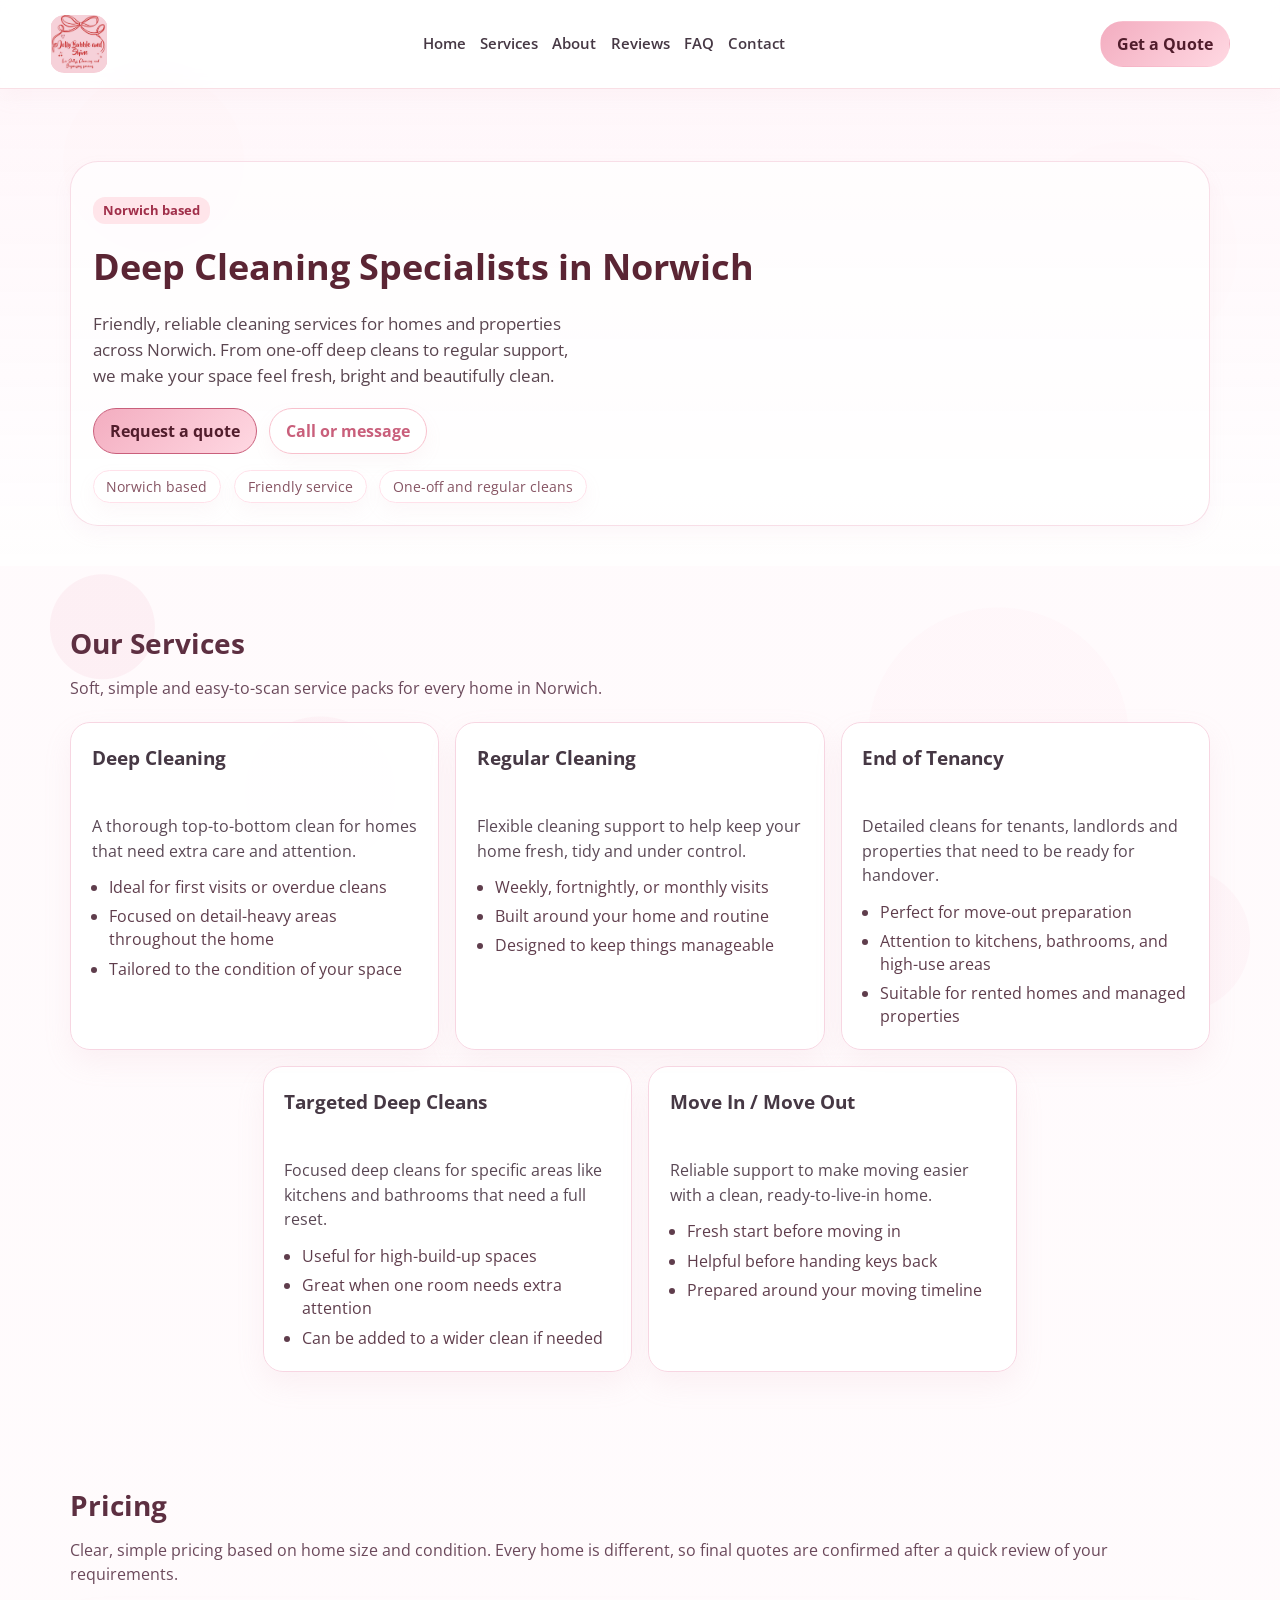
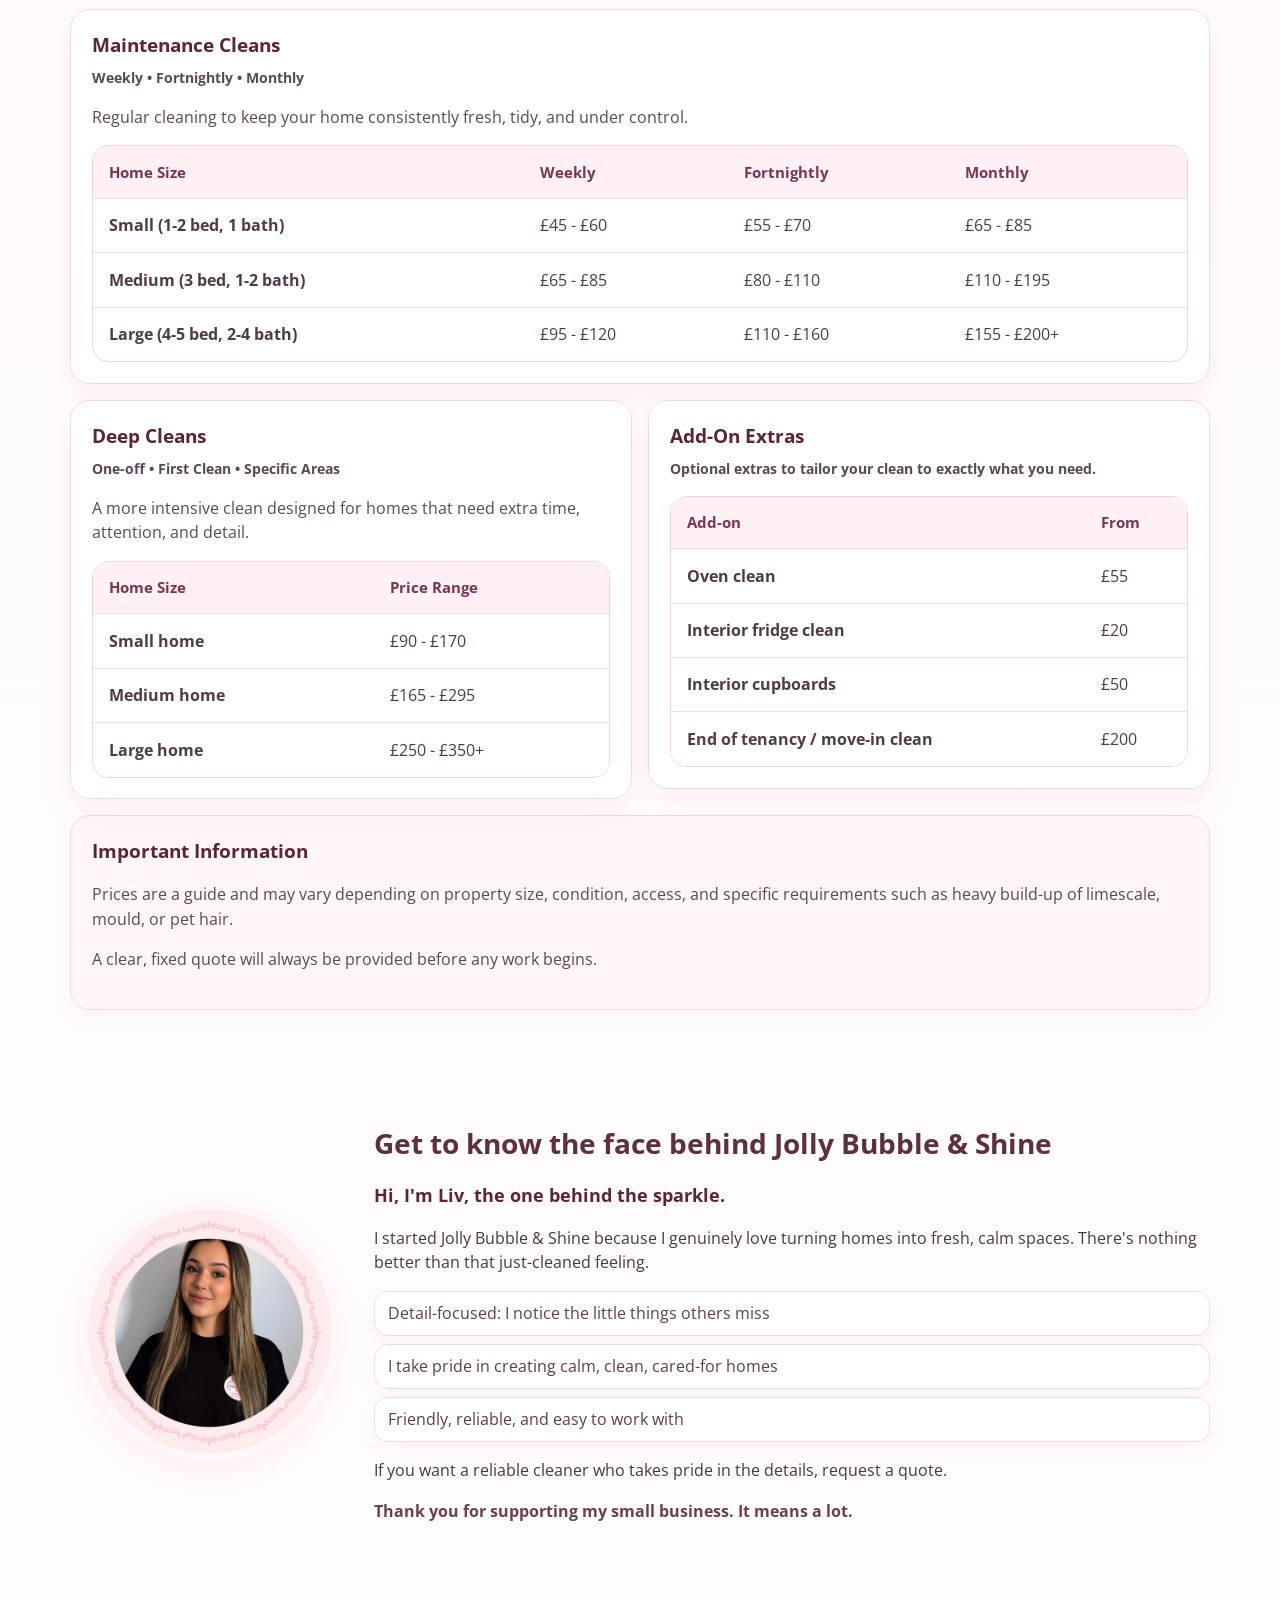
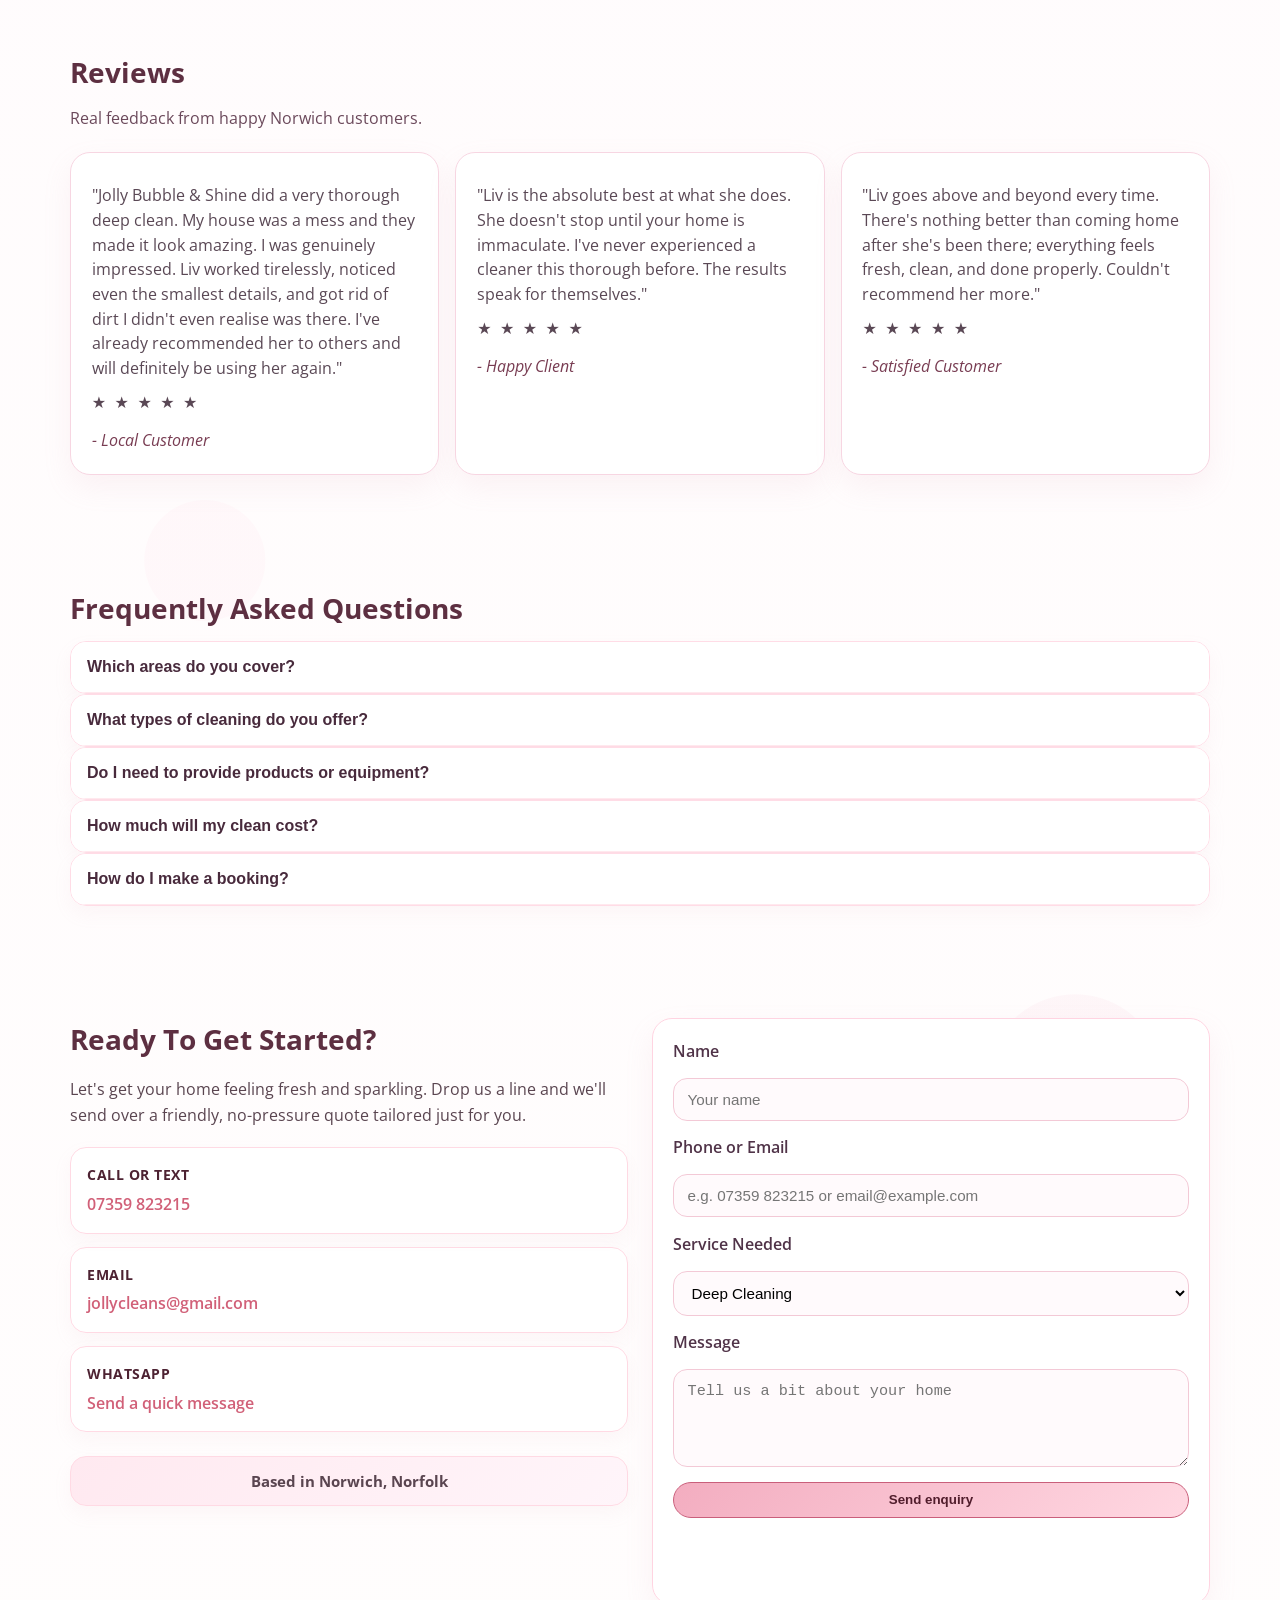
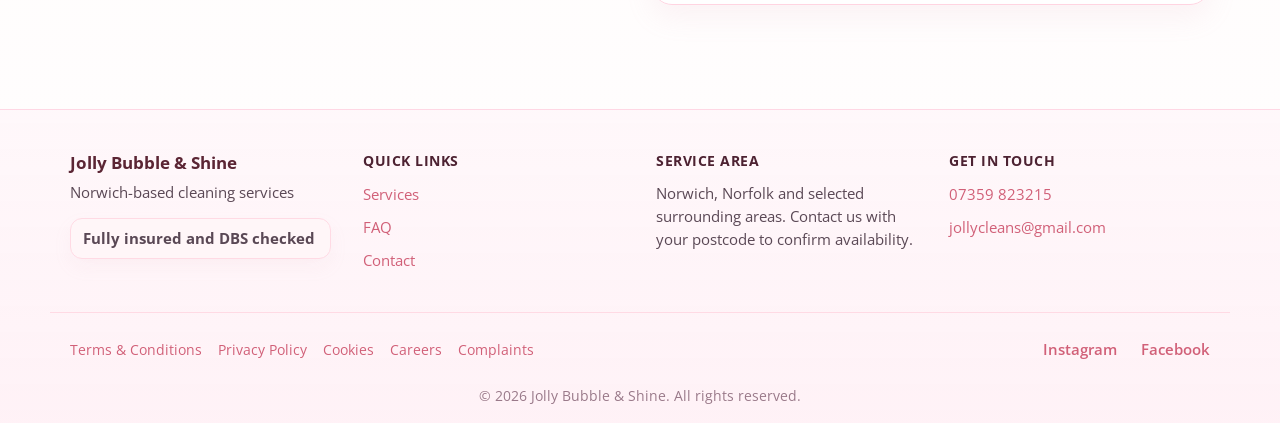
==== commit a0d20ae6: "Update website" ====
--- a/index.html
+++ b/index.html
@@ -41,7 +41,7 @@
           "https://www.instagram.com/jolly.bubbleandshine",
           "https://www.facebook.com/people/Jolly-Bubble-and-Shine/61581744665888/"
         ],
-        "priceRange": "££",
+        "priceRange": "\u00a3\u00a3",
         "areaServed": "Norwich, Norfolk",
         "openingHours": "Mo-Fr 08:00-18:00",
         "hasMap": "https://www.google.com/maps/place/Norwich",
@@ -54,7 +54,7 @@
           {
             "@type": "Review",
             "author": "Local Customer",
-            "reviewBody": "Jolly Bubble and Shine did a very thorough deep clean. My house was a mess and they made it look amazing. I was genuinely impressed. Liv worked tirelessly, noticed even the smallest details, and got rid of dirt I didn’t even realise was there. I’ve already recommended her to others and will definitely be using her again.",
+            "reviewBody": "Jolly Bubble and Shine did a very thorough deep clean. My house was a mess and they made it look amazing. I was genuinely impressed. Liv worked tirelessly, noticed even the smallest details, and got rid of dirt I didn't even realise was there. I've already recommended her to others and will definitely be using her again.",
             "reviewRating": {
               "@type": "Rating",
               "ratingValue": "5"
@@ -63,7 +63,7 @@
           {
             "@type": "Review",
             "author": "Happy Client",
-            "reviewBody": "Liv is the absolute best at what she does. She doesn’t stop until your home is immaculate. I’ve never experienced a cleaner this thorough before. The results speak for themselves.",
+            "reviewBody": "Liv is the absolute best at what she does. She doesn't stop until your home is immaculate. I've never experienced a cleaner this thorough before. The results speak for themselves.",
             "reviewRating": {
               "@type": "Rating",
               "ratingValue": "5"
@@ -72,7 +72,7 @@
           {
             "@type": "Review",
             "author": "Satisfied Customer",
-            "reviewBody": "Liv goes above and beyond every time. There’s nothing better than coming home after she’s been — everything feels fresh, clean, and done properly. Couldn’t recommend her more.",
+            "reviewBody": "Liv goes above and beyond every time. There's nothing better than coming home after she's been there; everything feels fresh, clean, and done properly. Couldn't recommend her more.",
             "reviewRating": {
               "@type": "Rating",
               "ratingValue": "5"
@@ -120,7 +120,7 @@
       <a href="#home" class="logo" aria-label="Jolly Bubble and Shine home">
         <img src="Images/Logo.jpg" alt="Jolly Bubble and Shine" loading="eager" />
       </a>
-      <button class="mobile-menu-toggle" aria-label="Toggle navigation" aria-expanded="false">☰</button>
+      <button class="mobile-menu-toggle" aria-label="Toggle navigation" aria-expanded="false">&#9776;</button>
       <nav class="site-nav" id="site-nav" aria-label="Primary">
         <a href="#home">Home</a>
         <a href="#services">Services</a>
@@ -142,7 +142,7 @@
           <p class="hero-subheading">Friendly, reliable cleaning services for homes and properties across Norwich. From one-off deep cleans to regular support, we make your space feel fresh, bright and beautifully clean.</p>
           <div class="hero-buttons">
             <a class="primary-btn" href="#contact">Request a quote</a>
-            <a class="secondary-btn" href="tel:+441234567890">Call or message</a>
+            <a class="secondary-btn" href="tel:+447359823215">Call or message</a>
           </div>
           <ul class="trust-line" aria-label="Service highlights">
             <li>Norwich based</li>
@@ -207,6 +207,122 @@
       </div>
     </section>
 
+    <section id="pricing" class="section pricing">
+      <div class="container">
+        <h2>Pricing</h2>
+        <p class="section-intro">Clear, simple pricing based on home size and condition. Every home is different, so final quotes are confirmed after a quick review of your requirements.</p>
+
+        <div class="pricing-grid">
+          <article class="pricing-card">
+            <h3>Maintenance Cleans</h3>
+            <p class="pricing-kicker">Weekly &#8226; Fortnightly &#8226; Monthly</p>
+            <p>Regular cleaning to keep your home consistently fresh, tidy, and under control.</p>
+            <div class="pricing-table-wrap">
+              <table class="pricing-table">
+                <thead>
+                  <tr>
+                    <th scope="col">Home Size</th>
+                    <th scope="col">Weekly</th>
+                    <th scope="col">Fortnightly</th>
+                    <th scope="col">Monthly</th>
+                  </tr>
+                </thead>
+                <tbody>
+                  <tr>
+                    <th scope="row">Small (1-2 bed, 1 bath)</th>
+                    <td>&pound;45 - &pound;60</td>
+                    <td>&pound;55 - &pound;70</td>
+                    <td>&pound;65 - &pound;85</td>
+                  </tr>
+                  <tr>
+                    <th scope="row">Medium (3 bed, 1-2 bath)</th>
+                    <td>&pound;65 - &pound;85</td>
+                    <td>&pound;80 - &pound;110</td>
+                    <td>&pound;110 - &pound;195</td>
+                  </tr>
+                  <tr>
+                    <th scope="row">Large (4-5 bed, 2-4 bath)</th>
+                    <td>&pound;95 - &pound;120</td>
+                    <td>&pound;110 - &pound;160</td>
+                    <td>&pound;155 - &pound;200+</td>
+                  </tr>
+                </tbody>
+              </table>
+            </div>
+          </article>
+
+          <article class="pricing-card">
+            <h3>Deep Cleans</h3>
+            <p class="pricing-kicker">One-off &#8226; First Clean &#8226; Specific Areas</p>
+            <p>A more intensive clean designed for homes that need extra time, attention, and detail.</p>
+            <div class="pricing-table-wrap">
+              <table class="pricing-table">
+                <thead>
+                  <tr>
+                    <th scope="col">Home Size</th>
+                    <th scope="col">Price Range</th>
+                  </tr>
+                </thead>
+                <tbody>
+                  <tr>
+                    <th scope="row">Small home</th>
+                    <td>&pound;90 - &pound;170</td>
+                  </tr>
+                  <tr>
+                    <th scope="row">Medium home</th>
+                    <td>&pound;165 - &pound;295</td>
+                  </tr>
+                  <tr>
+                    <th scope="row">Large home</th>
+                    <td>&pound;250 - &pound;350+</td>
+                  </tr>
+                </tbody>
+              </table>
+            </div>
+          </article>
+
+          <article class="pricing-card">
+            <h3>Add-On Extras</h3>
+            <p class="pricing-kicker">Optional extras to tailor your clean to exactly what you need.</p>
+            <div class="pricing-table-wrap">
+              <table class="pricing-table">
+                <thead>
+                  <tr>
+                    <th scope="col">Add-on</th>
+                    <th scope="col">From</th>
+                  </tr>
+                </thead>
+                <tbody>
+                  <tr>
+                    <th scope="row">Oven clean</th>
+                    <td>&pound;55</td>
+                  </tr>
+                  <tr>
+                    <th scope="row">Interior fridge clean</th>
+                    <td>&pound;20</td>
+                  </tr>
+                  <tr>
+                    <th scope="row">Interior cupboards</th>
+                    <td>&pound;50</td>
+                  </tr>
+                  <tr>
+                    <th scope="row">End of tenancy / move-in clean</th>
+                    <td>&pound;200</td>
+                  </tr>
+                </tbody>
+              </table>
+            </div>
+          </article>
+        </div>
+
+        <div class="pricing-note">
+          <h3>Important Information</h3>
+          <p>Prices are a guide and may vary depending on property size, condition, access, and specific requirements such as heavy build-up of limescale, mould, or pet hair.</p>
+          <p>A clear, fixed quote will always be provided before any work begins.</p>
+        </div>
+      </div>
+    </section>
+
     <section id="about" class="section about">
       <div class="container about-grid">
         <div class="about-image">
@@ -215,15 +331,15 @@
 
         <div class="about-text">
           <h2>Get to know the face behind Jolly Bubble & Shine</h2>
-          <p class="about-intro">Hi, I’m Liv — the one behind the sparkle.</p>
-          <p>I started Jolly Bubble & Shine because I genuinely love turning homes into fresh, calm spaces. There’s nothing better than that just-cleaned feeling.</p>
+          <p class="about-intro">Hi, I'm Liv, the one behind the sparkle.</p>
+          <p>I started Jolly Bubble & Shine because I genuinely love turning homes into fresh, calm spaces. There's nothing better than that just-cleaned feeling.</p>
           <ul class="features-list">
-            <li>Detail-focused — I notice the little things others miss</li>
+            <li>Detail-focused: I notice the little things others miss</li>
             <li>I take pride in creating calm, clean, cared-for homes</li>
             <li>Friendly, reliable, and easy to work with</li>
           </ul>
           <p>If you want a reliable cleaner who takes pride in the details, request a quote.</p>
-          <p class="about-closing">Thank you for supporting my small business — it means a lot.</p>
+          <p class="about-closing">Thank you for supporting my small business. It means a lot.</p>
         </div>
       </div>
     </section>
@@ -235,15 +351,18 @@
         <div class="review-grid">
           <article class="review-card">
             <p>"Jolly Bubble & Shine did a very thorough deep clean. My house was a mess and they made it look amazing. I was genuinely impressed. Liv worked tirelessly, noticed even the smallest details, and got rid of dirt I didn't even realise was there. I've already recommended her to others and will definitely be using her again."</p>
-            <footer>— Local Customer</footer>
+            <p class="review-stars" aria-label="5 out of 5 stars">&#9733; &#9733; &#9733; &#9733; &#9733;</p>
+            <footer>- Local Customer</footer>
           </article>
           <article class="review-card">
-            <p>“Liv is the absolute best at what she does. She doesn’t stop until your home is immaculate. I’ve never experienced a cleaner this thorough before. The results speak for themselves.”</p>
-            <footer>— Happy Client</footer>
+            <p>"Liv is the absolute best at what she does. She doesn't stop until your home is immaculate. I've never experienced a cleaner this thorough before. The results speak for themselves."</p>
+            <p class="review-stars" aria-label="5 out of 5 stars">&#9733; &#9733; &#9733; &#9733; &#9733;</p>
+            <footer>- Happy Client</footer>
           </article>
           <article class="review-card">
-            <p>“Liv goes above and beyond every time. There’s nothing better than coming home after she’s been — everything feels fresh, clean, and done properly. Couldn’t recommend her more.”</p>
-            <footer>— Satisfied Customer</footer>
+            <p>"Liv goes above and beyond every time. There's nothing better than coming home after she's been there; everything feels fresh, clean, and done properly. Couldn't recommend her more."</p>
+            <p class="review-stars" aria-label="5 out of 5 stars">&#9733; &#9733; &#9733; &#9733; &#9733;</p>
+            <footer>- Satisfied Customer</footer>
           </article>
         </div>
       </div>
@@ -253,7 +372,6 @@
       <div class="container">
         <h2>Frequently Asked Questions</h2>
         <div class="accordion" id="faq-accordion">
-
           <div class="accordion-item">
             <button class="accordion-trigger" aria-expanded="false">
               Which areas do you cover?
@@ -298,7 +416,6 @@
               You can book by getting in touch by phone, message, or through the contact form. We will reply as soon as possible to arrange the details.
             </div>
           </div>
-
         </div>
       </div>
     </section>
@@ -308,25 +425,25 @@
         <div class="contact-info">
           <h2>Ready To Get Started?</h2>
           <p>Let's get your home feeling fresh and sparkling. Drop us a line and we'll send over a friendly, no-pressure quote tailored just for you.</p>
-          
+
           <div class="contact-methods">
             <div class="contact-method">
               <h3>Call or Text</h3>
               <a href="tel:+447359823215" class="contact-link">07359 823215</a>
             </div>
-            
+
             <div class="contact-method">
               <h3>Email</h3>
               <a href="mailto:jollycleans@gmail.com" class="contact-link">jollycleans@gmail.com</a>
             </div>
-            
+
             <div class="contact-method">
               <h3>WhatsApp</h3>
               <a href="https://wa.me/447359823215" class="contact-link" target="_blank" rel="noopener noreferrer">Send a quick message</a>
             </div>
           </div>
-          
-          <p class="contact-location">📍 Norwich, Norfolk</p>
+
+          <p class="contact-location">Based in Norwich, Norfolk</p>
         </div>
         <form
           class="contact-form"
@@ -370,9 +487,9 @@
       <div class="footer-col">
         <h3>Jolly Bubble & Shine</h3>
         <p class="footer-tagline">Norwich-based cleaning services</p>
-        <p class="trust-badge">✓ Fully Insured & DBS Checked</p>
-      </div>
-      
+        <p class="trust-badge">Fully insured and DBS checked</p>
+      </div>
+
       <div class="footer-col">
         <h4>Quick Links</h4>
         <ul class="footer-links">
@@ -381,12 +498,12 @@
           <li><a href="#contact">Contact</a></li>
         </ul>
       </div>
-      
+
       <div class="footer-col">
         <h4>Service Area</h4>
         <p>Norwich, Norfolk and selected surrounding areas. Contact us with your postcode to confirm availability.</p>
       </div>
-      
+
       <div class="footer-col">
         <h4>Get in Touch</h4>
         <ul class="footer-contact">
@@ -394,9 +511,8 @@
           <li><a href="mailto:jollycleans@gmail.com">jollycleans@gmail.com</a></li>
         </ul>
       </div>
-      
     </div>
-    
+
     <div class="container footer-bottom">
       <div class="footer-legal">
         <ul class="legal-links">
@@ -407,13 +523,13 @@
           <li><a href="mailto:jollycleans@gmail.com?subject=Complaint%20or%20service%20concern">Complaints</a></li>
         </ul>
       </div>
-      
+
       <div class="footer-social">
         <a href="https://www.instagram.com/jolly.bubbleandshine" aria-label="Instagram" target="_blank" rel="noopener">Instagram</a>
         <a href="https://www.facebook.com/people/Jolly-Bubble-and-Shine/61581744665888/" aria-label="Facebook" target="_blank" rel="noopener">Facebook</a>
       </div>
-      
-      <p class="copyright">© 2026 Jolly Bubble & Shine. All rights reserved.</p>
+
+      <p class="copyright">&copy; 2026 Jolly Bubble & Shine. All rights reserved.</p>
     </div>
   </footer>
 
--- a/styles.css
+++ b/styles.css
@@ -1,17 +1,18 @@
 :root {
-  --bg: #fff;
-  --surface: #fff;
-  --surface-soft: #fff6f8;
-  --surface-muted: #ffe6eb;
-  --text: #3a3a3a;
+  --bg: #fffafc;
+  --surface: rgba(255, 255, 255, 0.92);
+  --surface-soft: #fff4f8;
+  --surface-muted: #ffe7ee;
+  --text: #463844;
   --text-strong: #2a2a2a;
-  --brand: #f5a6b6;
-  --brand-dark: #d16078;
-  --border: #ffd7e4;
-  --shadow: 0 12px 30px rgba(227, 157, 178, 0.24);
-  --radius: 18px;
+  --brand: #f3adc0;
+  --brand-dark: #c95f7b;
+  --border: #f7d6e2;
+  --shadow: 0 12px 28px rgba(220, 164, 180, 0.12);
+  --shadow-soft: 0 8px 18px rgba(220, 164, 180, 0.08);
+  --radius: 20px;
   --radius-sm: 12px;
-  --space: 1.1rem;
+  --space: 1.2rem;
 }
 
 * {
@@ -27,6 +28,12 @@
   font-family: 'Open Sans', 'Quicksand', system-ui, -apple-system, sans-serif;
   color: var(--text);
   background: var(--bg);
+  background-image:
+    radial-gradient(circle at 8% 12%, rgba(244, 191, 208, 0.18) 0, rgba(244, 191, 208, 0.18) 52px, transparent 53px),
+    radial-gradient(circle at 92% 18%, rgba(250, 216, 228, 0.16) 0, rgba(250, 216, 228, 0.16) 72px, transparent 73px),
+    radial-gradient(circle at 16% 72%, rgba(255, 226, 235, 0.18) 0, rgba(255, 226, 235, 0.18) 60px, transparent 61px),
+    radial-gradient(circle at 84% 82%, rgba(247, 205, 219, 0.14) 0, rgba(247, 205, 219, 0.14) 88px, transparent 89px),
+    linear-gradient(180deg, #fffafc 0%, #fffdfd 100%);
   line-height: 1.54;
   overflow-x: hidden;
 }
@@ -78,12 +85,14 @@
   position: sticky;
   top: 0;
   z-index: 999;
-  background: rgba(255, 255, 255, 0.88);
+  background: rgba(255, 255, 255, 0.84);
   backdrop-filter: blur(8px);
-  border-bottom: 1px solid rgba(244, 197, 208, 0.6);
+  border-bottom: 1px solid rgba(244, 197, 208, 0.55);
+  box-shadow: 0 8px 20px rgba(226, 184, 197, 0.08);
 }
 
 .header-inner {
+  position: relative;
   display: flex;
   align-items: center;
   justify-content: space-between;
@@ -150,7 +159,7 @@
 
 .cta-btn,
 .primary-btn {
-  background: linear-gradient(130deg, var(--brand), #ffdbd8);
+  background: linear-gradient(135deg, var(--brand), #ffd8e2);
   color: #511d2c;
   border-color: var(--brand-dark);
 }
@@ -162,9 +171,10 @@
 }
 
 .secondary-btn {
-  background: #fff;
+  background: rgba(255, 255, 255, 0.9);
   color: var(--brand-dark);
   border-color: #f8c1cd;
+  box-shadow: var(--shadow-soft);
 }
 
 .secondary-btn:hover {
@@ -173,11 +183,19 @@
 
 .mobile-menu-toggle {
   display: none;
+  align-items: center;
+  justify-content: center;
+  margin-left: auto;
   border: 1px solid #ffcee0;
   border-radius: 10px;
-  background: #fff;
+  background: rgba(255, 255, 255, 0.92);
   color: var(--brand-dark);
   padding: 0.45rem 0.65rem;
+  line-height: 1;
+  font-size: 1.35rem;
+  min-width: 46px;
+  min-height: 46px;
+  box-shadow: var(--shadow-soft);
 }
 
 .site-header.active .site-nav {
@@ -187,67 +205,24 @@
   transform: translateY(0);
 }
 
-@media (max-width: 860px) {
-  .mobile-menu-toggle {
-    display: inline-flex;
-  }
-
-  .site-nav {
-    position: absolute;
-    right: 1.25rem;
-    top: 100%;
-    background: var(--surface);
-    flex-direction: column;
-    align-items: flex-start;
-    gap: 0;
-    border: 1px solid var(--border);
-    border-radius: 12px;
-    padding: 0.75rem;
-    transform: translateY(-10px);
-    opacity: 0;
-    visibility: hidden;
-    transition: all 0.18s ease;
-    z-index: 998;
-    min-width: 200px;
-  }
-
-  .site-nav a {
-    display: block;
-    width: 100%;
-    padding: 0.5rem 0.65rem;
-  }
-
-  .cta-btn {
-    display: none;
-  }
-
-  .header-inner {
-    flex-wrap: wrap;
-    justify-content: space-between;
-  }
-
-  .logo {
-    width: 48px;
-    height: 48px;
-    border-radius: 12px;
-  }
-}
-
 .hero {
   position: relative;
-  padding: 4rem 0 2rem;
-  background: linear-gradient(180deg, #fff7fa 0%, #fff 100%);
+  padding: 4.5rem 0 2.5rem;
+  background: linear-gradient(180deg, rgba(255, 246, 249, 0.82) 0%, rgba(255, 255, 255, 0.74) 100%);
   overflow: hidden;
 }
 
 .bubble-bg {
   pointer-events: none;
-  position: absolute;
+  position: fixed;
   inset: 0;
-  background-image: radial-gradient(circle at 15% 20%, rgba(251, 218, 228, 0.55) 0%, transparent 30%),
-    radial-gradient(circle at 85% 40%, rgba(255, 226, 235, 0.6) 0%, transparent 28%),
-    radial-gradient(circle at 50% 75%, rgba(255, 240, 245, 0.6) 0%, transparent 28%);
-  opacity: 0.65;
+  background-image:
+    radial-gradient(circle at 12% 18%, rgba(248, 211, 223, 0.2) 0, rgba(248, 211, 223, 0.2) 90px, transparent 91px),
+    radial-gradient(circle at 88% 28%, rgba(255, 225, 234, 0.2) 0, rgba(255, 225, 234, 0.2) 110px, transparent 111px),
+    radial-gradient(circle at 25% 88%, rgba(246, 203, 218, 0.14) 0, rgba(246, 203, 218, 0.14) 75px, transparent 76px),
+    radial-gradient(circle at 78% 82%, rgba(255, 233, 240, 0.16) 0, rgba(255, 233, 240, 0.16) 130px, transparent 131px);
+  opacity: 1;
+  z-index: -1;
 }
 
 .hero-grid {
@@ -257,9 +232,13 @@
 }
 
 .hero-content {
-  padding: 0.5rem;
+  padding: 1.35rem;
   position: relative;
   z-index: 1;
+  background: rgba(255, 255, 255, 0.62);
+  border: 1px solid rgba(247, 214, 226, 0.8);
+  border-radius: 28px;
+  box-shadow: var(--shadow-soft);
 }
 
 .label {
@@ -304,15 +283,16 @@
 }
 
 .trust-line li {
-  background: #fff;
+  background: rgba(255, 255, 255, 0.88);
   border: 1px solid #ffe1ea;
   border-radius: 999px;
   padding: 0.3rem 0.8rem;
   font-size: 0.86rem;
+  box-shadow: var(--shadow-soft);
 }
 
 .section {
-  padding: 3rem 0;
+  padding: 3.5rem 0;
 }
 
 .section h2 {
@@ -338,11 +318,11 @@
 
 .card,
 .review-card {
-  background: var(--surface-soft);
+  background: var(--surface);
   border: 1px solid var(--border);
   box-shadow: var(--shadow);
   border-radius: var(--radius);
-  padding: 1.15rem;
+  padding: 1.3rem;
 }
 
 .card h3 {
@@ -357,6 +337,82 @@
 
 .service-card p {
   margin: 0;
+}
+
+.pricing-grid {
+  display: grid;
+  gap: 1rem;
+}
+
+.pricing-card,
+.pricing-note {
+  background: var(--surface);
+  border: 1px solid var(--border);
+  border-radius: var(--radius);
+  box-shadow: var(--shadow);
+  padding: 1.3rem;
+}
+
+.pricing-card h3,
+.pricing-note h3 {
+  margin: 0;
+  color: #5b2534;
+}
+
+.pricing-kicker {
+  margin: 0.45rem 0 0;
+  color: #a24a63;
+  font-size: 0.9rem;
+  font-weight: 700;
+}
+
+.pricing-card p,
+.pricing-note p {
+  color: #5a4855;
+}
+
+.pricing-table-wrap {
+  margin-top: 1rem;
+  overflow-x: auto;
+  border: 1px solid #f4d3de;
+  border-radius: 16px;
+  background: rgba(255, 255, 255, 0.94);
+}
+
+.pricing-table {
+  width: 100%;
+  min-width: 520px;
+  border-collapse: collapse;
+}
+
+.pricing-table th,
+.pricing-table td {
+  padding: 0.9rem 1rem;
+  text-align: left;
+  border-bottom: 1px solid #f8dbe5;
+  color: #4f3b48;
+  vertical-align: top;
+}
+
+.pricing-table thead th {
+  background: #fff1f6;
+  color: #7b3550;
+  font-size: 0.92rem;
+}
+
+.pricing-table tbody th {
+  font-weight: 700;
+}
+
+.pricing-table tbody tr:last-child th,
+.pricing-table tbody tr:last-child td {
+  border-bottom: none;
+}
+
+.pricing-note {
+  margin-top: 1rem;
+  background: rgba(255, 246, 248, 0.92);
+  box-shadow: var(--shadow-soft);
 }
 
 .service-points {
@@ -409,11 +465,12 @@
 }
 
 .features-list li {
-  background: #fff;
+  background: rgba(255, 255, 255, 0.86);
   border: 1px solid #ffd7e1;
-  border-radius: 10px;
+  border-radius: 14px;
   padding: 0.58rem 0.8rem;
   color: #5f3d4c;
+  box-shadow: var(--shadow-soft);
 }
 
 .about-closing {
@@ -445,10 +502,11 @@
 }
 
 .accordion-item {
-  border-radius: var(--radius-sm);
+  border-radius: 16px;
   border: 1px solid #ffdce6;
   overflow: hidden;
-  background: #fff;
+  background: rgba(255, 255, 255, 0.88);
+  box-shadow: var(--shadow-soft);
 }
 
 .accordion-trigger {
@@ -493,6 +551,13 @@
   background: #fff;
 }
 
+.review-stars {
+  margin: 0.9rem 0 0;
+  color: #e5a24f;
+  font-size: 1rem;
+  letter-spacing: 0.14rem;
+}
+
 .review-card footer {
   margin-top: 0.85rem;
   font-style: italic;
@@ -501,11 +566,39 @@
 
 @media (min-width: 768px) {
   .service-grid {
-    grid-template-columns: repeat(auto-fit, minmax(235px, 1fr));
+    grid-template-columns: repeat(2, minmax(0, 1fr));
+  }
+
+  .pricing-grid {
+    grid-template-columns: repeat(2, minmax(0, 1fr));
+    align-items: start;
+  }
+
+  .pricing-card:first-child {
+    grid-column: 1 / -1;
   }
 
   .review-grid {
     grid-template-columns: repeat(auto-fit, minmax(220px, 1fr));
+  }
+}
+
+@media (min-width: 1100px) {
+  .service-grid {
+    grid-template-columns: repeat(6, minmax(0, 1fr));
+    gap: 1.15rem;
+  }
+
+  .service-grid .service-card {
+    grid-column: span 2;
+  }
+
+  .service-grid .service-card:nth-child(4) {
+    grid-column: 2 / span 2;
+  }
+
+  .service-grid .service-card:nth-child(5) {
+    grid-column: 4 / span 2;
   }
 }
 
@@ -536,10 +629,11 @@
 }
 
 .contact-method {
-  background: #fff6f8;
+  background: rgba(255, 255, 255, 0.82);
   border: 1px solid #ffdae4;
-  border-radius: 12px;
-  padding: 0.85rem;
+  border-radius: 16px;
+  padding: 1rem;
+  box-shadow: var(--shadow-soft);
 }
 
 .contact-method h3 {
@@ -569,21 +663,22 @@
   padding: 0.75rem 1rem;
   background: linear-gradient(130deg, #ffe9f0, #fff5fa);
   border: 1px solid #ffdae4;
-  border-radius: 12px;
+  border-radius: 16px;
   color: #4d2232;
   font-size: 0.95rem;
   font-weight: 700;
   text-align: center;
+  box-shadow: var(--shadow-soft);
 }
 
 .contact-form {
-  background: #fff;
+  background: rgba(255, 255, 255, 0.92);
   border: 1px solid #ffd4e1;
   border-radius: var(--radius);
   box-shadow: var(--shadow);
-  padding: 1rem;
+  padding: 1.25rem;
   display: grid;
-  gap: 0.8rem;
+  gap: 0.9rem;
 }
 
 .contact-form label {
@@ -594,10 +689,11 @@
 .contact-form input,
 .contact-form select,
 .contact-form textarea {
-  border: 1px solid #f5c9d7;
-  border-radius: 11px;
-  padding: 0.65rem;
+  border: 1px solid #f3c9d6;
+  border-radius: 14px;
+  padding: 0.75rem 0.85rem;
   font-size: 0.95rem;
+  background: rgba(255, 250, 252, 0.96);
 }
 
 .contact-form input:focus,
@@ -625,26 +721,59 @@
 
   .site-nav {
     display: none;
+    position: absolute;
+    top: calc(100% + 0.35rem);
+    right: 0;
+    width: min(240px, calc(100vw - 2.5rem));
+    margin-top: 0;
+    background: rgba(255, 255, 255, 0.98);
+    flex-direction: column;
+    align-items: flex-start;
+    gap: 0;
+    border: 1px solid #f7c9d6;
+    border-radius: 14px;
+    padding: 0.6rem;
+    box-shadow: 0 18px 35px rgba(227, 157, 178, 0.2);
+    opacity: 0;
+    visibility: hidden;
+    transform: translateY(-10px);
+    transition: opacity 0.18s ease, transform 0.18s ease, visibility 0.18s ease;
+    z-index: 998;
   }
 
   .mobile-menu-toggle {
     display: inline-flex;
-  }
-
-  .site-header.active .site-nav {
-    display: flex;
-    flex-direction: column;
-    position: absolute;
-    top: 3.7rem;
-    right: 1.2rem;
-    background: rgba(255,255,255,0.96);
-    border: 1px solid #f7c9d6;
-    padding: 0.75rem;
+    flex: 0 0 auto;
+  }
+
+  a.cta-btn {
+    display: none;
+  }
+
+  .header-inner {
+    flex-wrap: nowrap;
+    justify-content: space-between;
+    gap: 0.75rem;
+  }
+
+  .logo {
+    width: 48px;
+    height: 48px;
     border-radius: 12px;
+    flex: 0 0 auto;
+  }
+
+  .site-nav a {
+    display: block;
+    width: 100%;
+    padding: 0.7rem 0.75rem;
+    font-size: 1rem;
+    min-height: 44px;
+    line-height: 1.3;
   }
 
   .site-header.active .site-nav a {
-    padding: 0.35rem 0;
+    padding: 0.7rem 0.75rem;
   }
 }
 
@@ -654,35 +783,8 @@
   }
 
   .header-inner {
-    flex-wrap: wrap;
-    justify-content: space-between;
     gap: 0.45rem;
-  }
-
-  .site-nav {
-    display: none;
-    flex-direction: column;
-    width: 100%;
-    margin-top: 0.5rem;
-    background: rgba(255, 255, 255, 0.98);
-    border: 1px solid #f8c8d6;
-    border-radius: 12px;
-    padding: 0.6rem;
-  }
-
-  .site-nav a {
-    padding: 0.65rem 0.5rem;
-    font-size: 1rem;
-    min-height: 44px;
-    line-height: 1.3;
-  }
-
-  .site-header.active .site-nav {
-    display: flex;
-  }
-
-  .mobile-menu-toggle {
-    display: inline-flex;
+    padding-left: calc(25px + 1.25rem);
   }
 
   .hero-grid,
@@ -717,12 +819,108 @@
     padding: 0.8rem;
   }
 
+  .pricing-table-wrap {
+    overflow-x: visible;
+    border: none;
+    background: transparent;
+  }
+
+  .pricing-table {
+    min-width: 0;
+    display: block;
+  }
+
+  .pricing-table thead {
+    position: absolute;
+    width: 1px;
+    height: 1px;
+    padding: 0;
+    margin: -1px;
+    overflow: hidden;
+    clip: rect(0, 0, 0, 0);
+    white-space: nowrap;
+    border: 0;
+  }
+
+  .pricing-table tbody,
+  .pricing-table tr,
+  .pricing-table th,
+  .pricing-table td {
+    display: block;
+    width: 100%;
+  }
+
+  .pricing-table tbody tr {
+    margin-bottom: 0.85rem;
+    padding: 0.95rem 1rem;
+    border: 1px solid #f4d3de;
+    border-radius: 16px;
+    background: rgba(255, 255, 255, 0.96);
+    box-shadow: var(--shadow-soft);
+  }
+
+  .pricing-table tbody tr:last-child {
+    margin-bottom: 0;
+  }
+
+  .pricing-table tbody th,
+  .pricing-table tbody td {
+    border-bottom: none;
+    padding: 0;
+  }
+
+  .pricing-table tbody th[scope="row"] {
+    margin-bottom: 0.8rem;
+    color: #5b2534;
+    font-size: 1rem;
+  }
+
+  .pricing-table tbody td {
+    display: flex;
+    justify-content: space-between;
+    align-items: baseline;
+    gap: 1rem;
+    padding-top: 0.55rem;
+    margin-top: 0.55rem;
+    border-top: 1px solid #f8dbe5;
+    text-align: right;
+  }
+
+  .pricing-table tbody td::before {
+    content: "";
+    color: #8b5567;
+    font-size: 0.84rem;
+    font-weight: 700;
+    letter-spacing: 0.02em;
+    text-align: left;
+  }
+
+  .pricing-card:nth-child(1) .pricing-table tbody td:nth-child(2)::before {
+    content: "Weekly";
+  }
+
+  .pricing-card:nth-child(1) .pricing-table tbody td:nth-child(3)::before {
+    content: "Fortnightly";
+  }
+
+  .pricing-card:nth-child(1) .pricing-table tbody td:nth-child(4)::before {
+    content: "Monthly";
+  }
+
+  .pricing-card:nth-child(2) .pricing-table tbody td:nth-child(2)::before {
+    content: "Price Range";
+  }
+
+  .pricing-card:nth-child(3) .pricing-table tbody td:nth-child(2)::before {
+    content: "From";
+  }
+
   .section {
     padding: 2rem 0;
   }
 
   .bubble-bg {
-    opacity: 0.52;
+    opacity: 1;
   }
 }
 
@@ -740,7 +938,7 @@
 /* ===== FOOTER STYLES ===== */
 
 .footer {
-  background: linear-gradient(180deg, #fff8fb 0%, #fff2f6 100%);
+  background: linear-gradient(180deg, rgba(255, 247, 250, 0.9) 0%, rgba(255, 241, 246, 0.95) 100%);
   border-top: 1px solid #ffd7e4;
   padding: 2.5rem 0 1rem;
   margin-top: 3rem;
@@ -789,13 +987,14 @@
 .trust-badge {
   background: #fff6f8;
   border: 1px solid #ffdae4;
-  border-radius: 8px;
+  border-radius: 12px;
   padding: 0.5rem 0.75rem;
   font-size: 0.85rem;
   color: #5b2534;
   font-weight: 700;
   display: inline-block;
   margin-top: 0.5rem;
+  box-shadow: var(--shadow-soft);
 }
 
 .footer-links,
@@ -895,6 +1094,11 @@
 .legal-content {
   max-width: 780px;
   margin: 0 auto;
+  background: rgba(255, 255, 255, 0.9);
+  border: 1px solid rgba(247, 214, 226, 0.9);
+  border-radius: 28px;
+  box-shadow: var(--shadow);
+  padding: 2rem;
 }
 
 .legal-content h1 {
@@ -962,11 +1166,12 @@
 }
 
 .legal-footer {
-  background: #fff6f8;
+  background: rgba(255, 246, 248, 0.9);
   border: 1px solid #ffdae4;
-  border-radius: 12px;
+  border-radius: 16px;
   padding: 1rem;
   border-bottom: 1px solid #ffdae4;
+  box-shadow: var(--shadow-soft);
 }
 
 .legal-nav {
@@ -1018,6 +1223,11 @@
     font-size: 1.6rem;
   }
 
+  .legal-content {
+    padding: 1.35rem;
+    border-radius: 22px;
+  }
+
   .legal-section h2 {
     font-size: 1.1rem;
   }
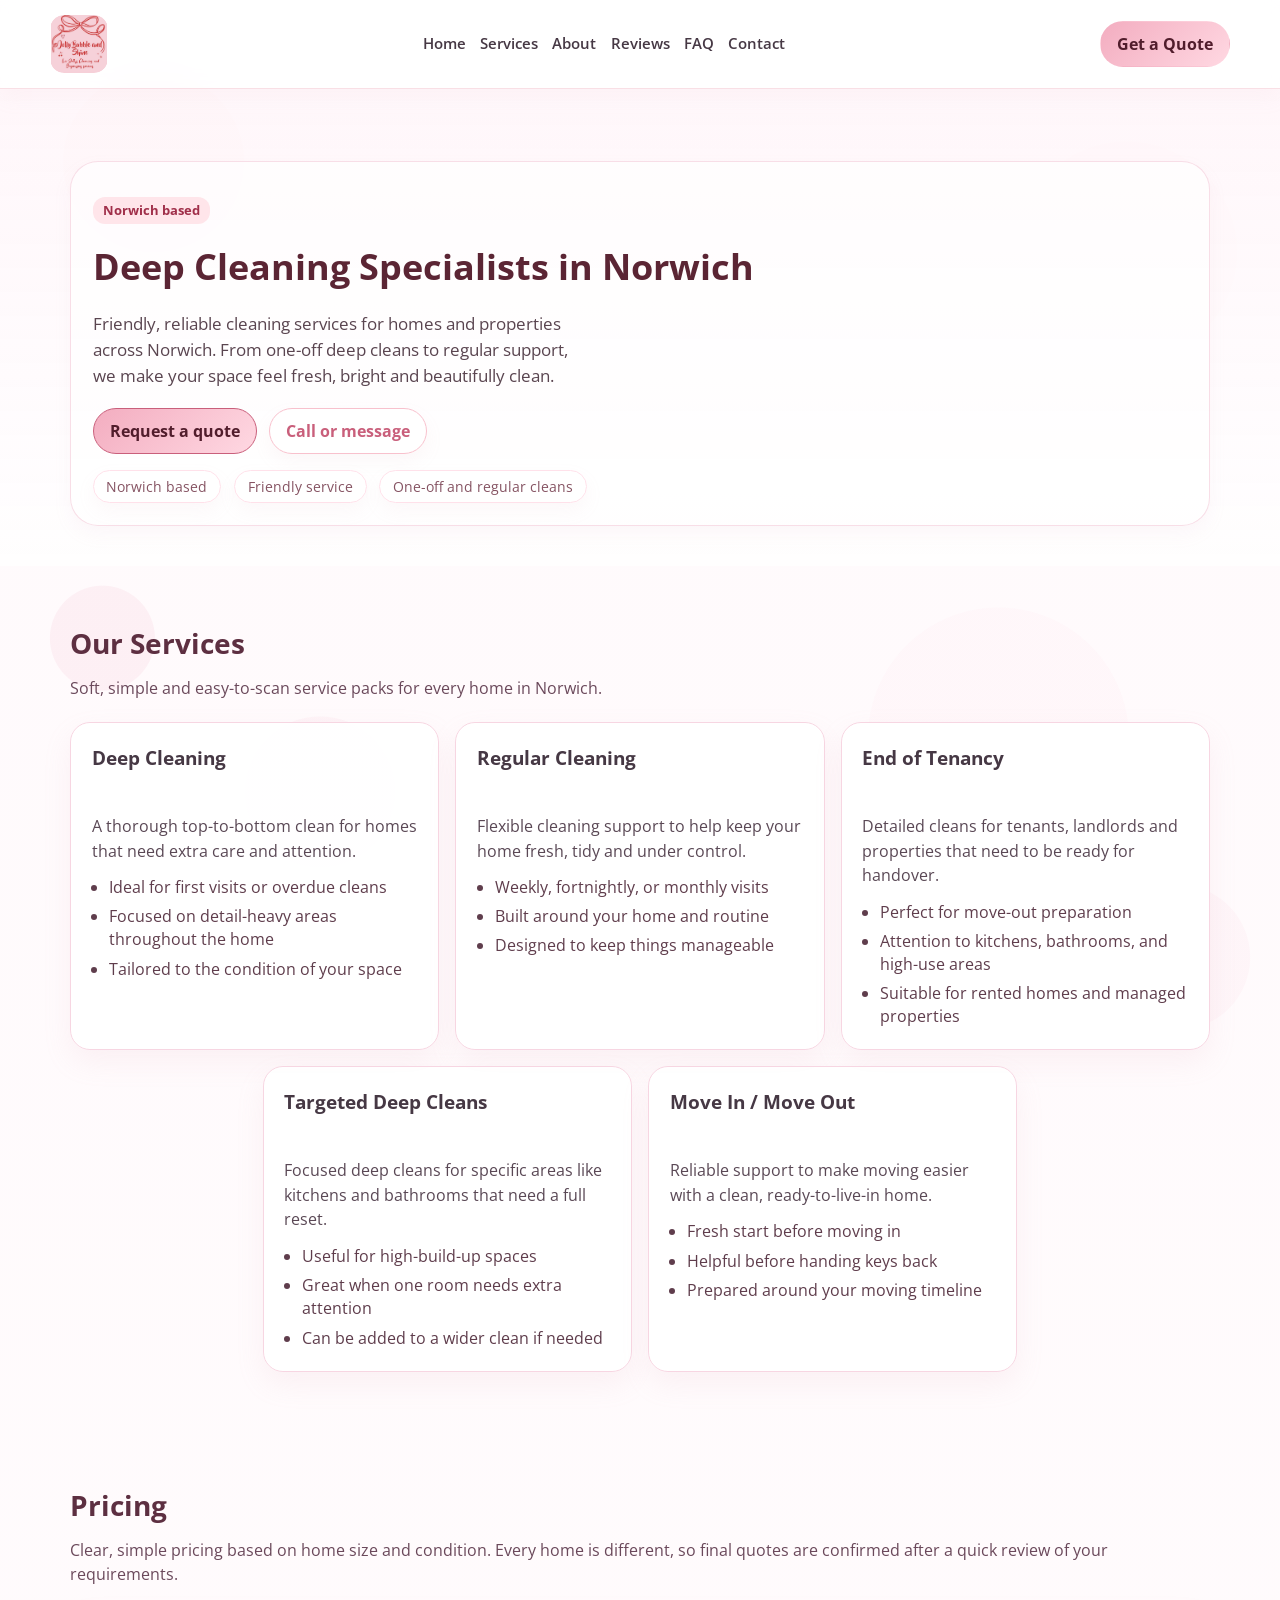
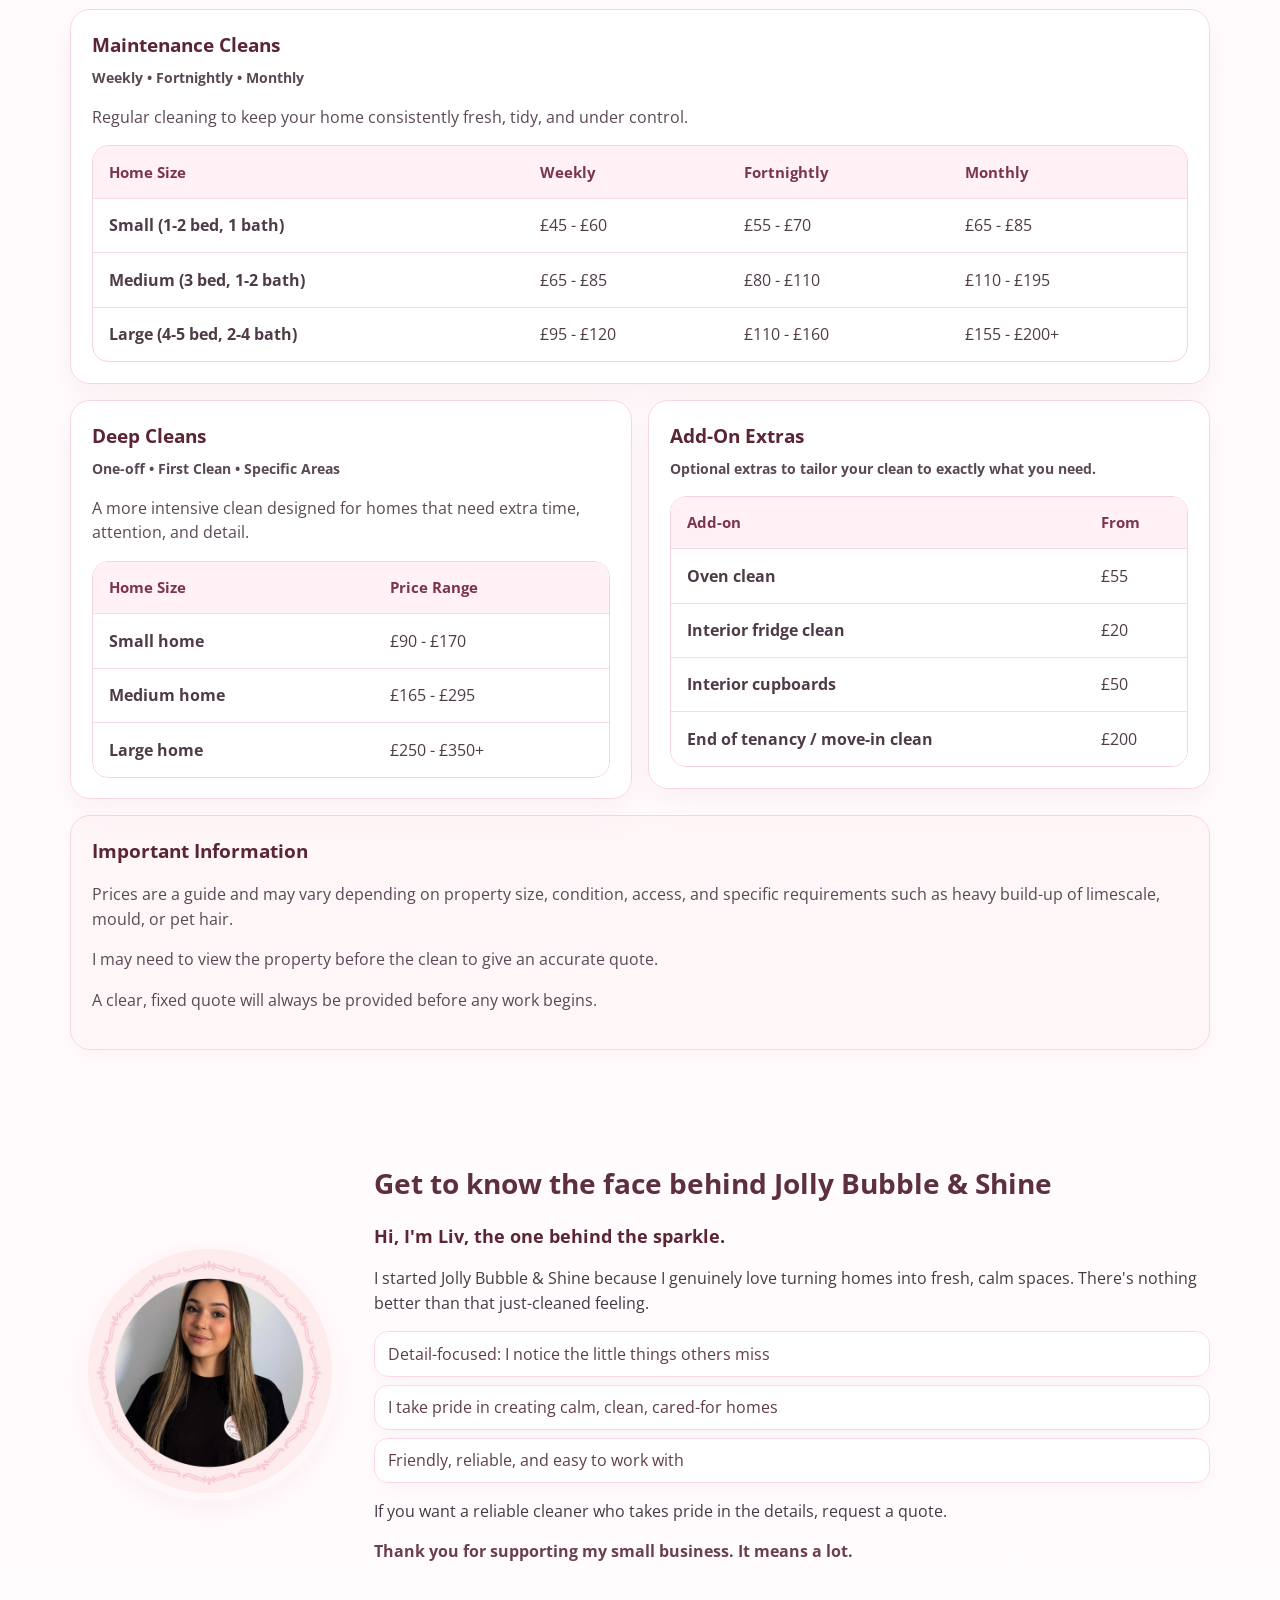
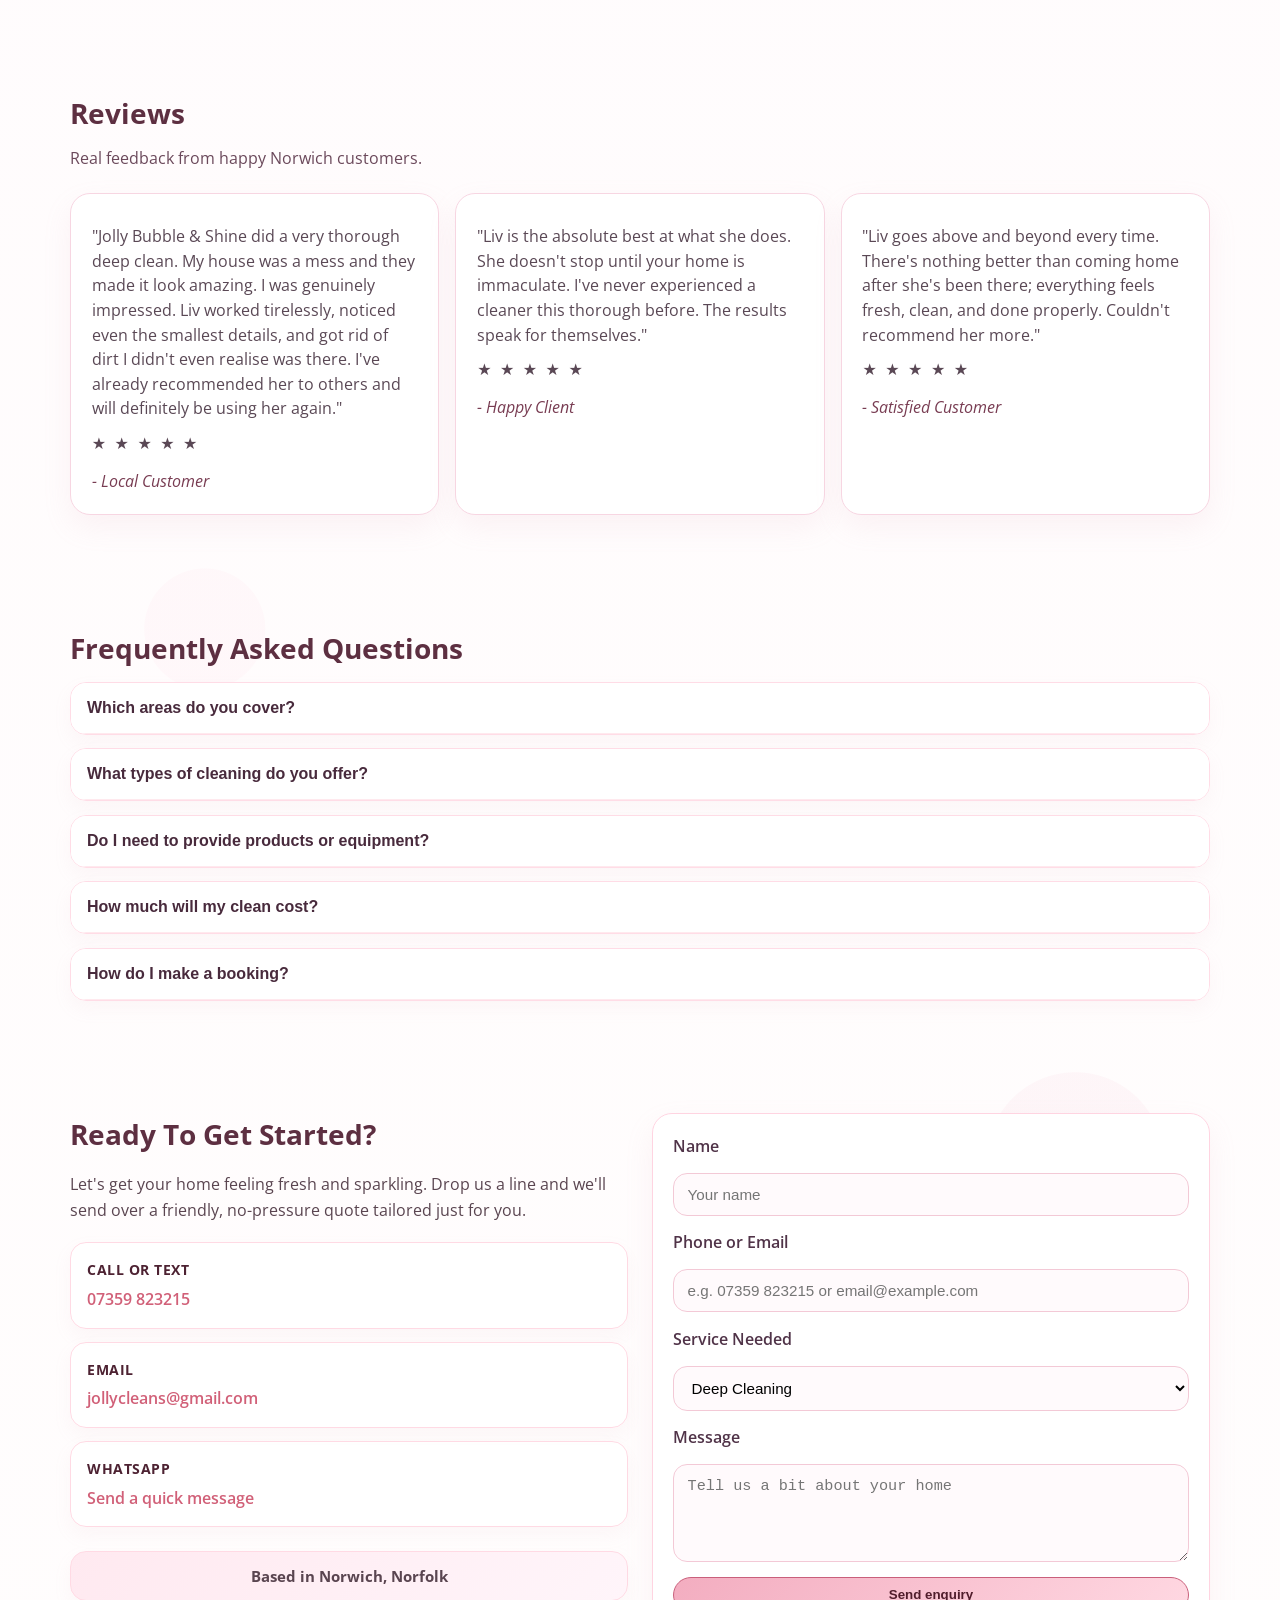
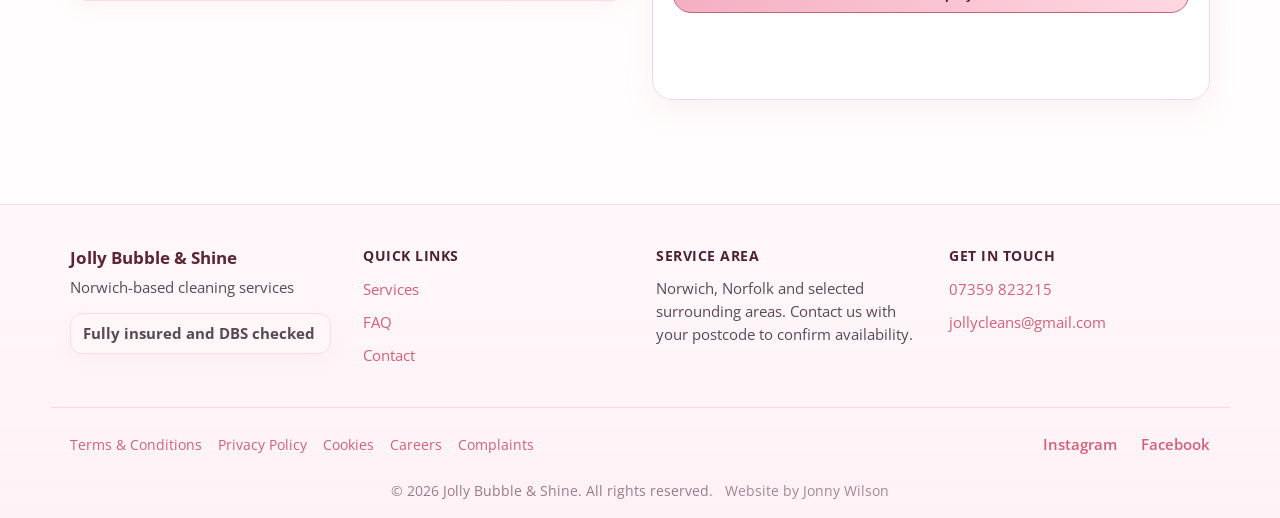
==== commit 0bf00739: "Update website" ====
--- a/index.html
+++ b/index.html
@@ -9,13 +9,19 @@
   <meta property="og:type" content="website" />
   <meta property="og:title" content="Jolly Bubble and Shine | Deep Cleaning Specialists in Norwich" />
   <meta property="og:description" content="Friendly, reliable cleaning services in Norwich: deep clean, regular clean, end of tenancy and more." />
-  <meta property="og:url" content="https://example.com" />
-  <meta property="og:image" content="https://example.com/images/og-image.jpg" />
+  <meta property="og:url" content="https://jollybubbleandshine.co.uk/" />
+  <meta property="og:image" content="https://jollybubbleandshine.co.uk/Images/social-preview.jpg" />
+  <meta property="og:image:width" content="1200" />
+  <meta property="og:image:height" content="630" />
   <meta name="twitter:card" content="summary_large_image" />
   <meta name="twitter:title" content="Jolly Bubble and Shine | Deep Cleaning in Norwich" />
   <meta name="twitter:description" content="Friendly, reliable cleaning services for homes and properties across Norwich." />
-  <meta name="twitter:image" content="https://example.com/images/twitter-image.jpg" />
-  <link rel="canonical" href="https://example.com/" />
+  <meta name="twitter:image" content="https://jollybubbleandshine.co.uk/Images/social-preview.jpg" />
+  <link rel="canonical" href="https://jollybubbleandshine.co.uk/" />
+  <link rel="icon" href="/favicon.ico" sizes="any" />
+  <link rel="icon" type="image/png" sizes="32x32" href="/favicon-32x32.png" />
+  <link rel="icon" type="image/png" sizes="16x16" href="/favicon-16x16.png" />
+  <link rel="apple-touch-icon" sizes="180x180" href="/apple-touch-icon.png" />
   <link rel="preconnect" href="https://fonts.googleapis.com" />
   <link rel="preconnect" href="https://fonts.gstatic.com" crossorigin />
   <link href="https://fonts.googleapis.com/css2?family=Quicksand:wght@400;500;600;700&family=Open+Sans:wght@400;600&display=swap" rel="stylesheet" />
@@ -27,7 +33,7 @@
       {
         "@type": "LocalBusiness",
         "name": "Jolly Bubble and Shine",
-        "image": "https://example.com/images/og-image.jpg",
+        "image": "https://jollybubbleandshine.co.uk/Images/social-preview.jpg",
         "telephone": "+447359823215",
         "email": "jollycleans@gmail.com",
         "address": {
@@ -36,7 +42,7 @@
           "addressRegion": "Norfolk",
           "addressCountry": "GB"
         },
-        "url": "https://example.com",
+        "url": "https://jollybubbleandshine.co.uk/",
         "sameAs": [
           "https://www.instagram.com/jolly.bubbleandshine",
           "https://www.facebook.com/people/Jolly-Bubble-and-Shine/61581744665888/"
@@ -83,9 +89,9 @@
       {
         "@type": "BreadcrumbList",
         "itemListElement": [
-          {"@type": "ListItem", "position": 1, "name": "Home", "item": "https://example.com/"},
-          {"@type": "ListItem", "position": 2, "name": "Services", "item": "https://example.com/#services"},
-          {"@type": "ListItem", "position": 3, "name": "Contact", "item": "https://example.com/#contact"}
+          {"@type": "ListItem", "position": 1, "name": "Home", "item": "https://jollybubbleandshine.co.uk/"},
+          {"@type": "ListItem", "position": 2, "name": "Services", "item": "https://jollybubbleandshine.co.uk/#services"},
+          {"@type": "ListItem", "position": 3, "name": "Contact", "item": "https://jollybubbleandshine.co.uk/#contact"}
         ]
       },
       {
@@ -104,7 +110,7 @@
           {
             "@type": "Question",
             "name": "Do I need to provide products or equipment?",
-            "acceptedAnswer": {"@type": "Answer", "text": "This can be agreed when booking. If you have preferred products or specific requirements, these can be discussed in advance."}
+            "acceptedAnswer": {"@type": "Answer", "text": "No, I provide all equipment and products. If you have special requirements due to allergies with certain products or specific requests, please let me know in advance."}
           }
         ]
       }
@@ -318,6 +324,7 @@
         <div class="pricing-note">
           <h3>Important Information</h3>
           <p>Prices are a guide and may vary depending on property size, condition, access, and specific requirements such as heavy build-up of limescale, mould, or pet hair.</p>
+          <p>I may need to view the property before the clean to give an accurate quote.</p>
           <p>A clear, fixed quote will always be provided before any work begins.</p>
         </div>
       </div>
@@ -395,7 +402,7 @@
               Do I need to provide products or equipment?
             </button>
             <div class="accordion-panel">
-              This can be agreed when booking. If you have preferred products or specific requirements, these can be discussed in advance.
+              No, I provide all equipment and products. If you have special requirements due to allergies with certain products or specific requests, please let me know in advance.
             </div>
           </div>
 
@@ -529,7 +536,10 @@
         <a href="https://www.facebook.com/people/Jolly-Bubble-and-Shine/61581744665888/" aria-label="Facebook" target="_blank" rel="noopener">Facebook</a>
       </div>
 
-      <p class="copyright">&copy; 2026 Jolly Bubble & Shine. All rights reserved.</p>
+      <p class="copyright">
+        &copy; 2026 Jolly Bubble & Shine. All rights reserved.
+        <a class="copyright-credit" href="https://jonnywilson.co.uk" target="_blank" rel="noopener noreferrer">Website by Jonny Wilson</a>
+      </p>
     </div>
   </footer>
 
--- a/styles.css
+++ b/styles.css
@@ -507,6 +507,11 @@
   overflow: hidden;
   background: rgba(255, 255, 255, 0.88);
   box-shadow: var(--shadow-soft);
+}
+
+.faq .accordion {
+  display: grid;
+  gap: 0.85rem;
 }
 
 .accordion-trigger {
@@ -1084,6 +1089,21 @@
   margin: 0.5rem 0 0;
 }
 
+.copyright-credit {
+  color: inherit;
+  text-decoration: none;
+  margin-left: 0.45rem;
+  opacity: 0.9;
+  transition: opacity 0.2s ease, color 0.2s ease;
+}
+
+.copyright-credit:hover {
+  color: #7f6070;
+  text-decoration: underline;
+  text-underline-offset: 2px;
+  opacity: 1;
+}
+
 /* ===== LEGAL PAGE STYLES ===== */
 
 .legal-page {
